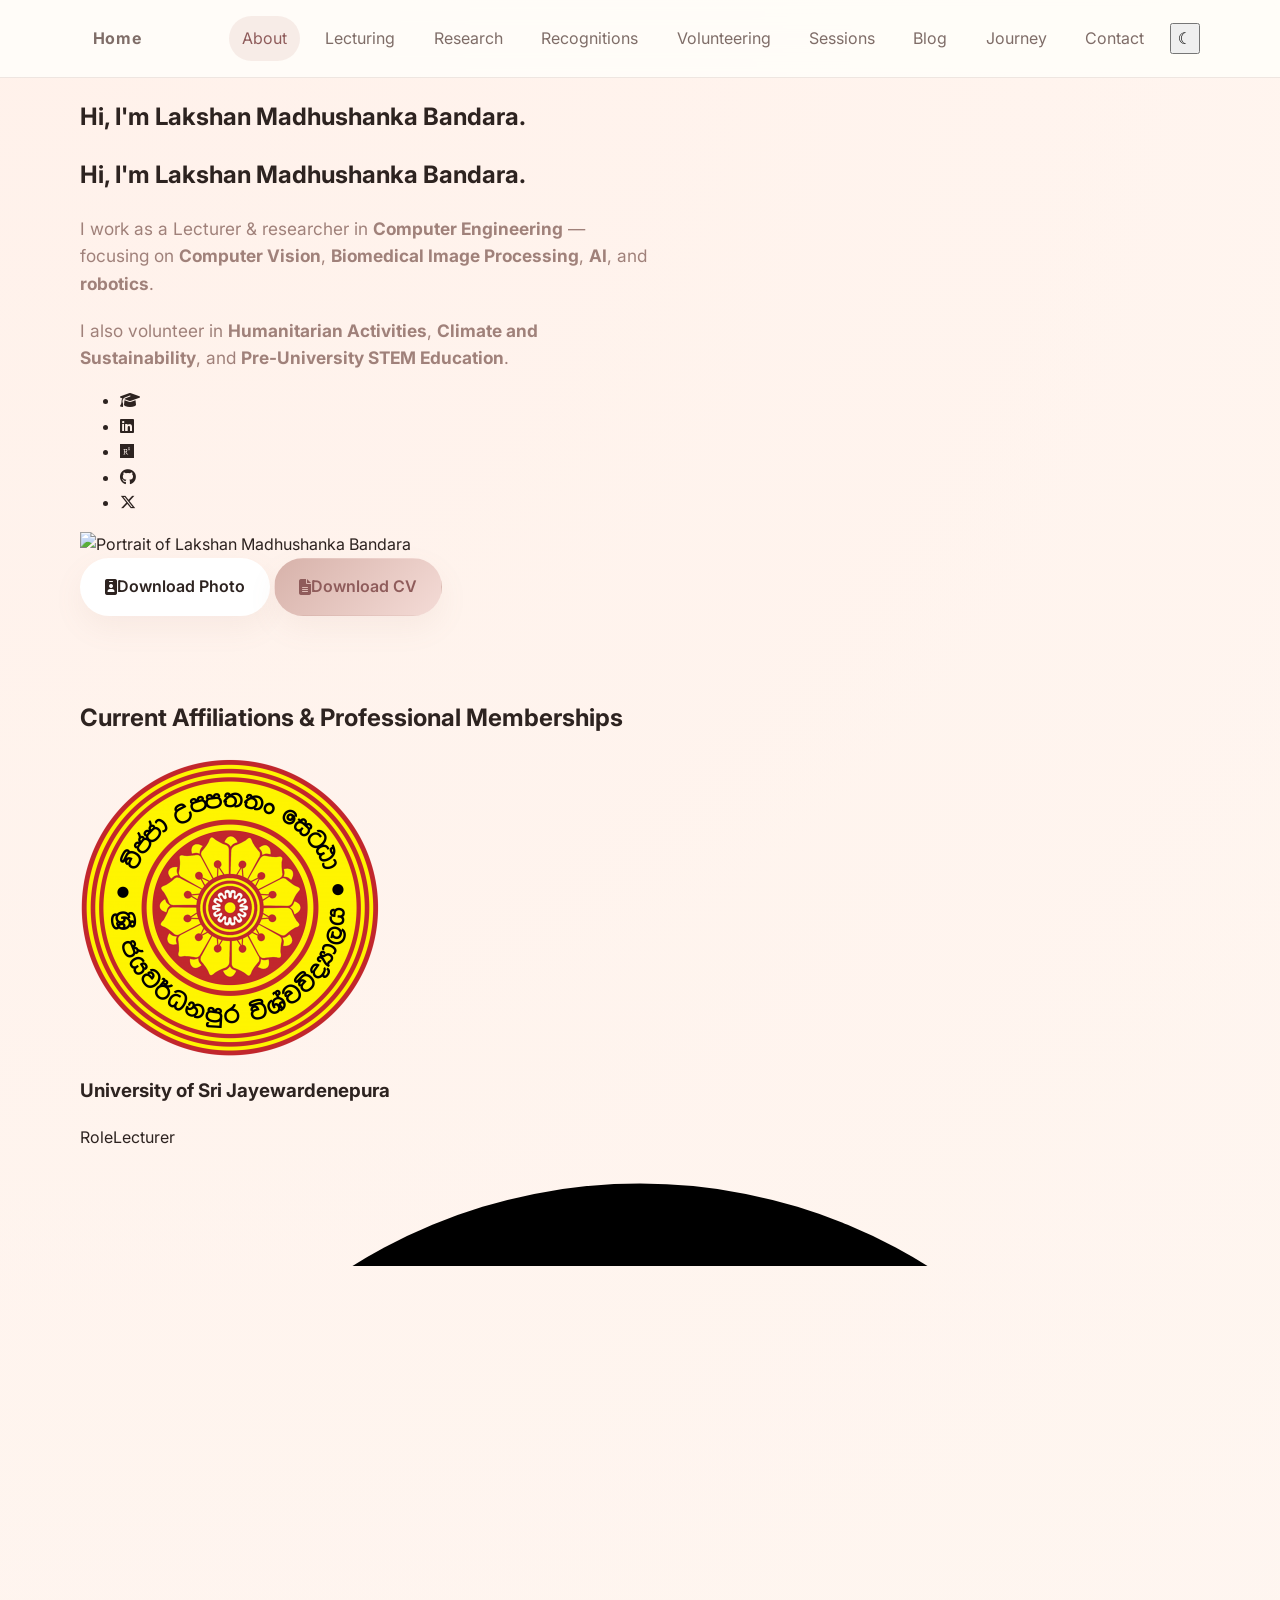
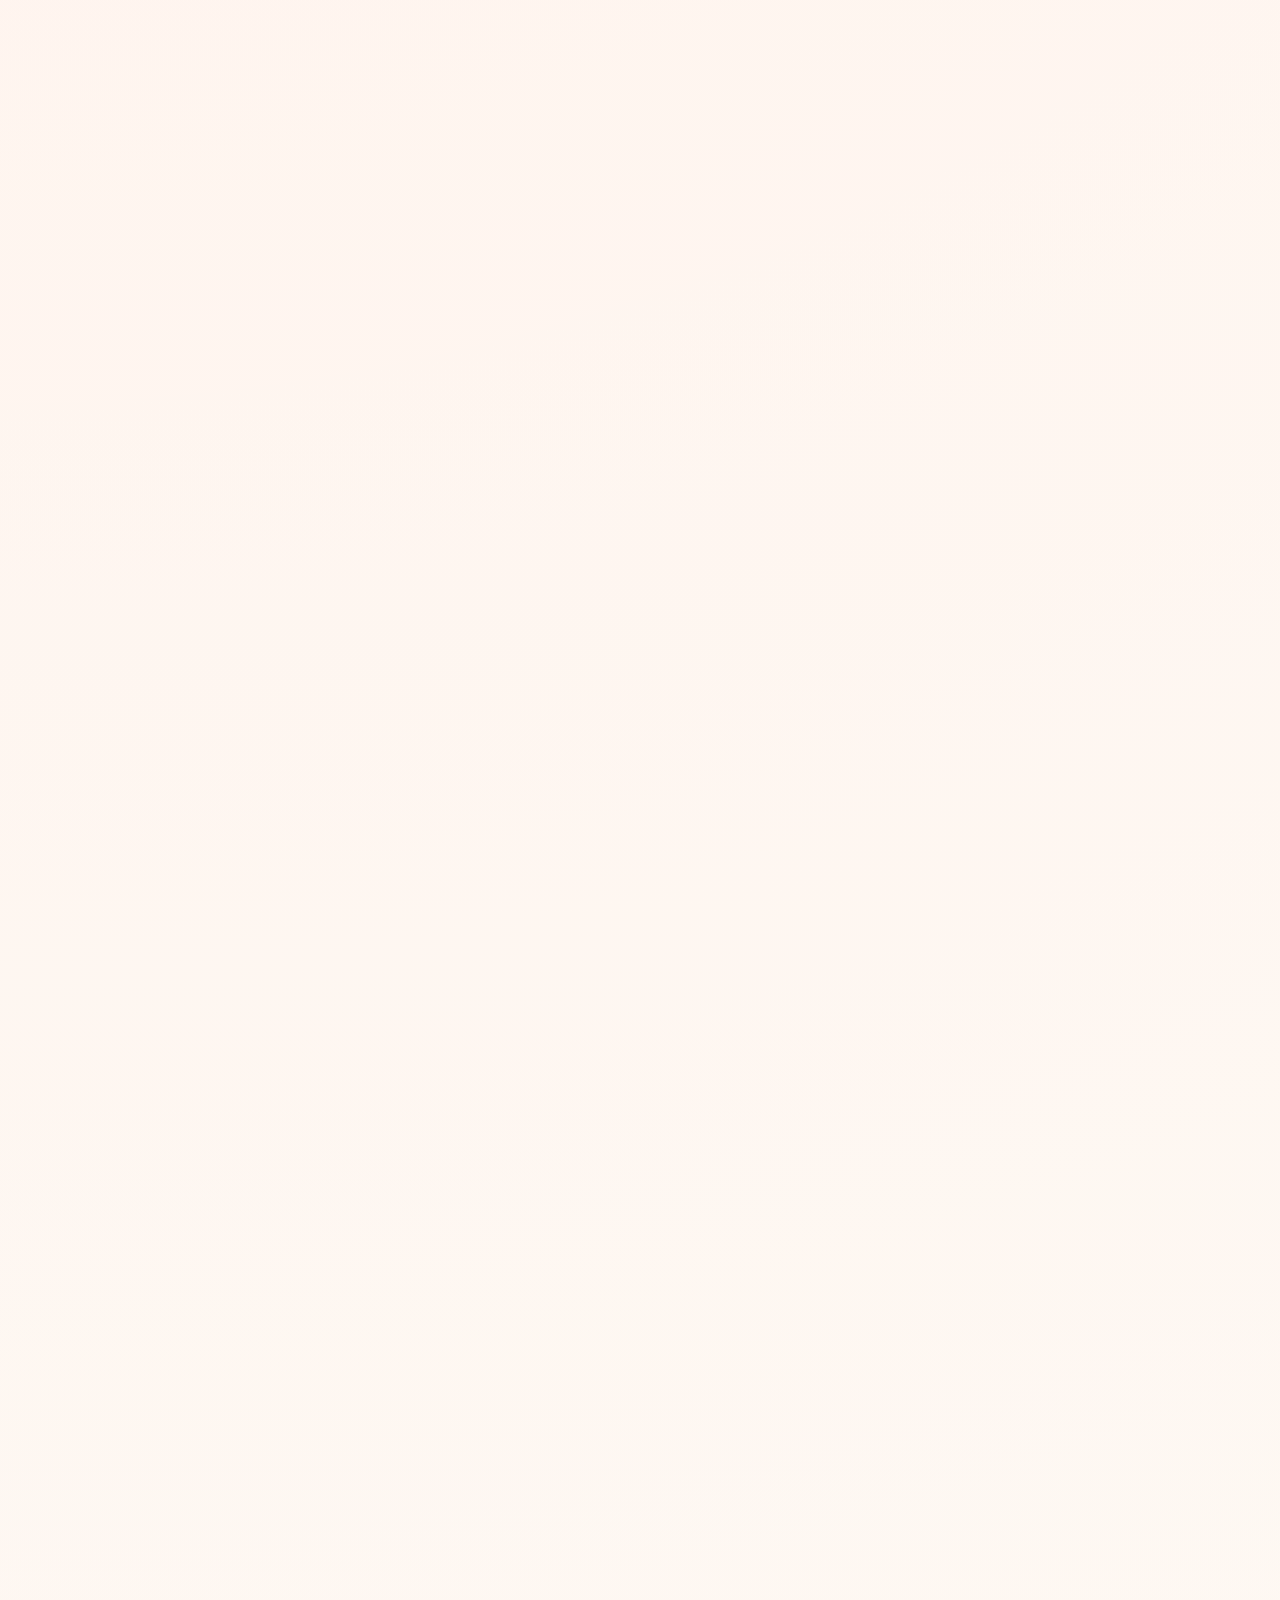
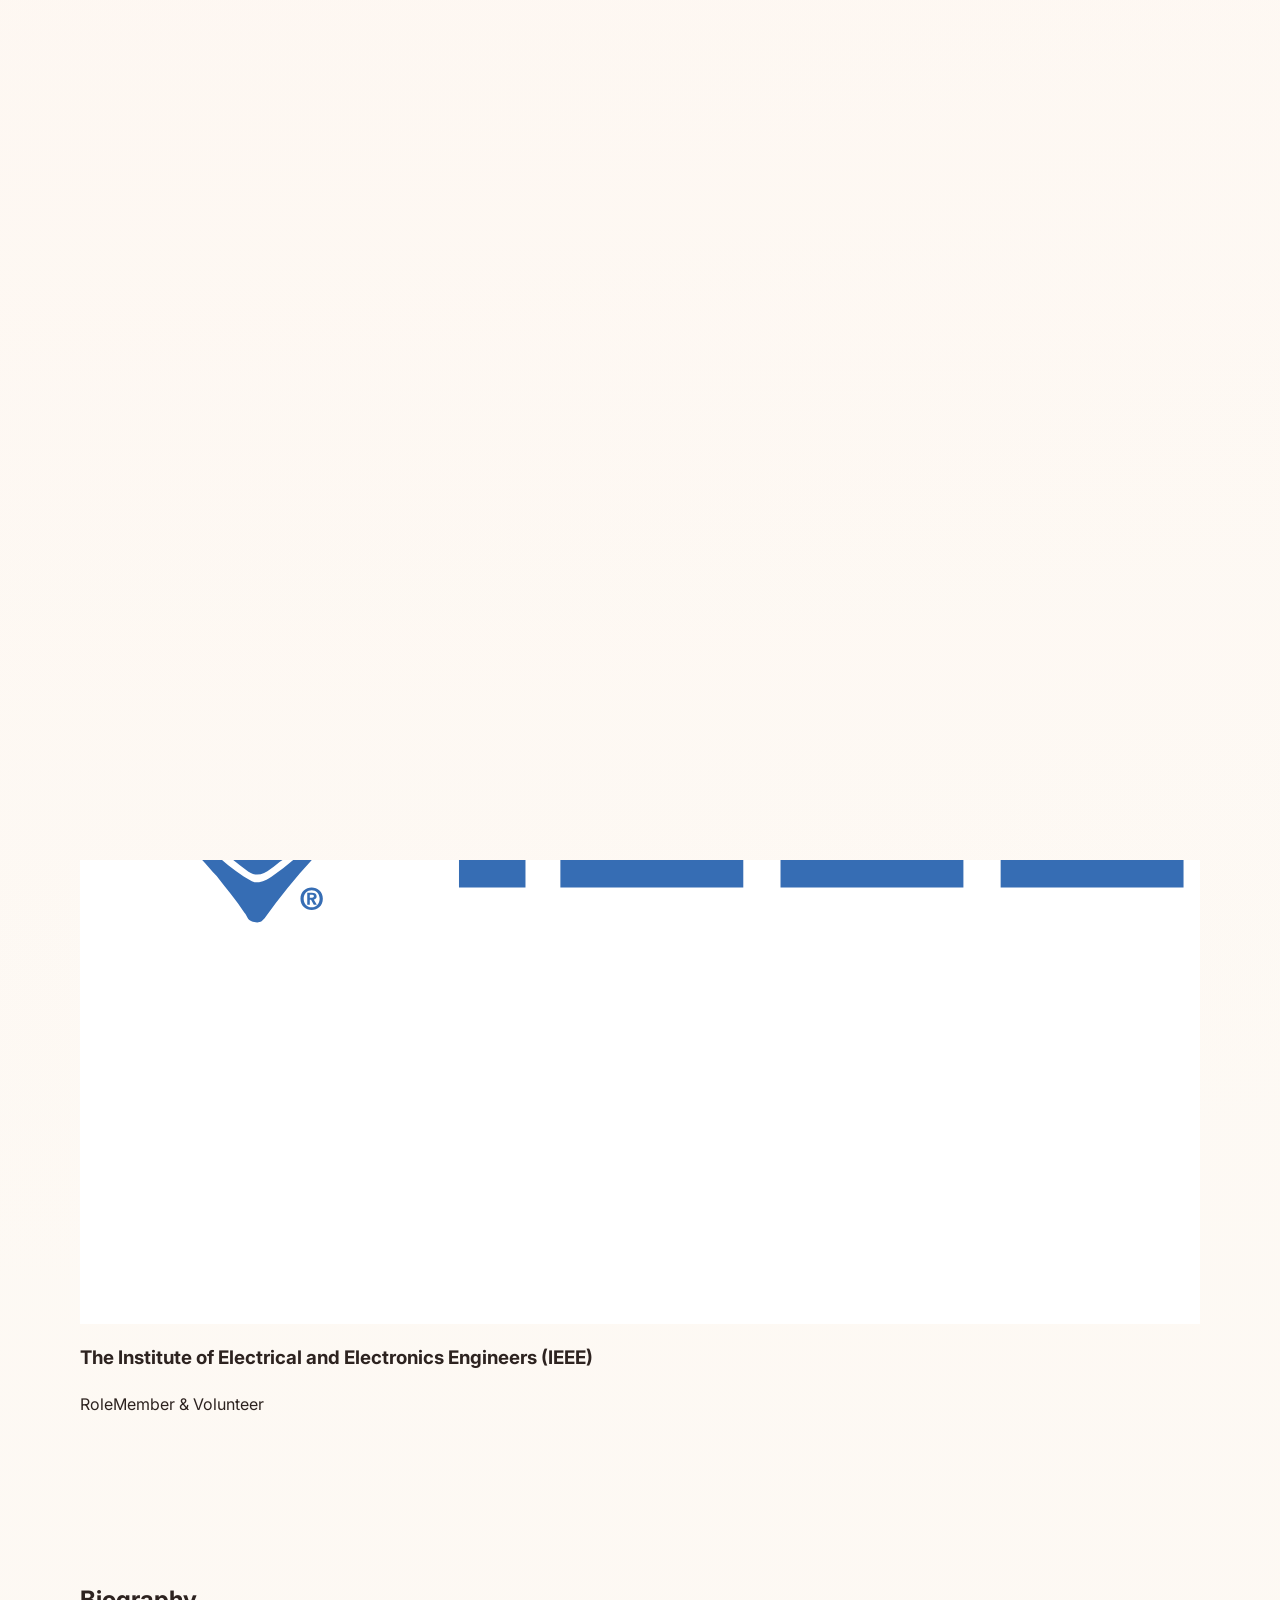
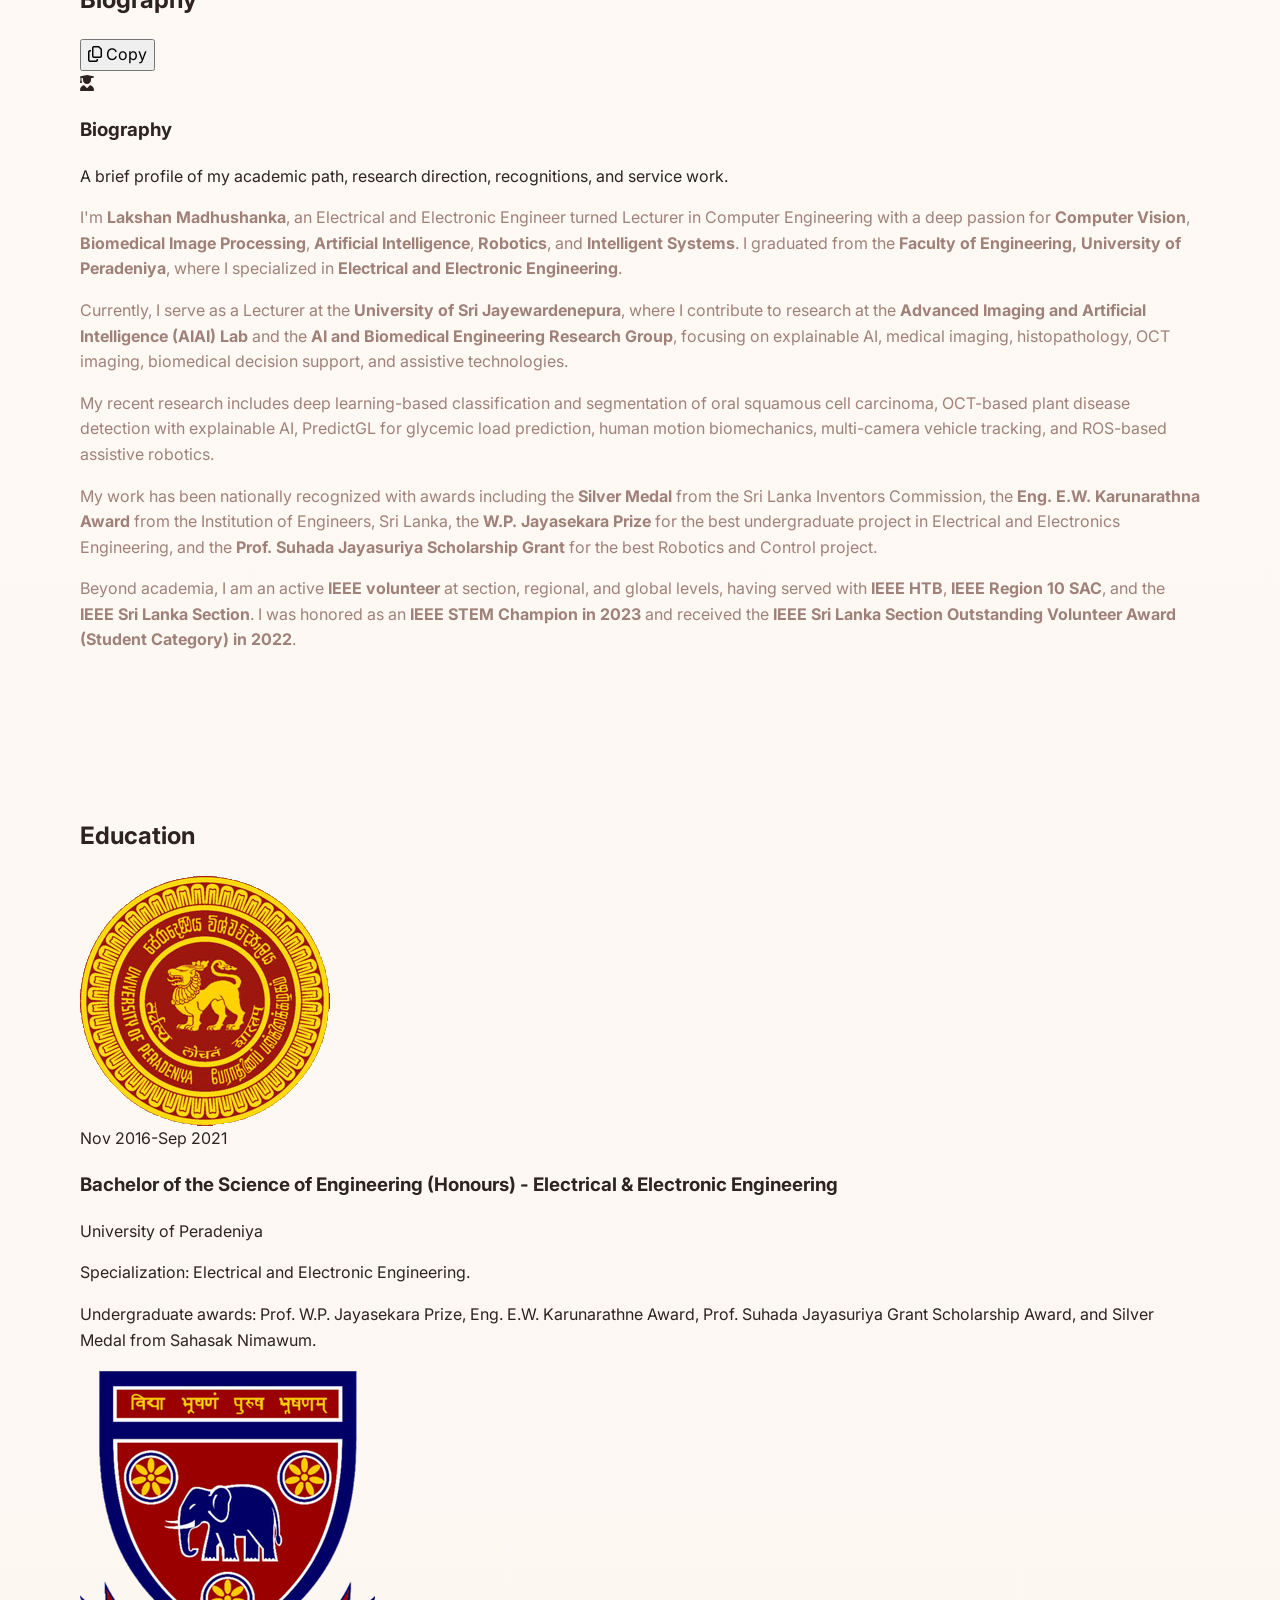
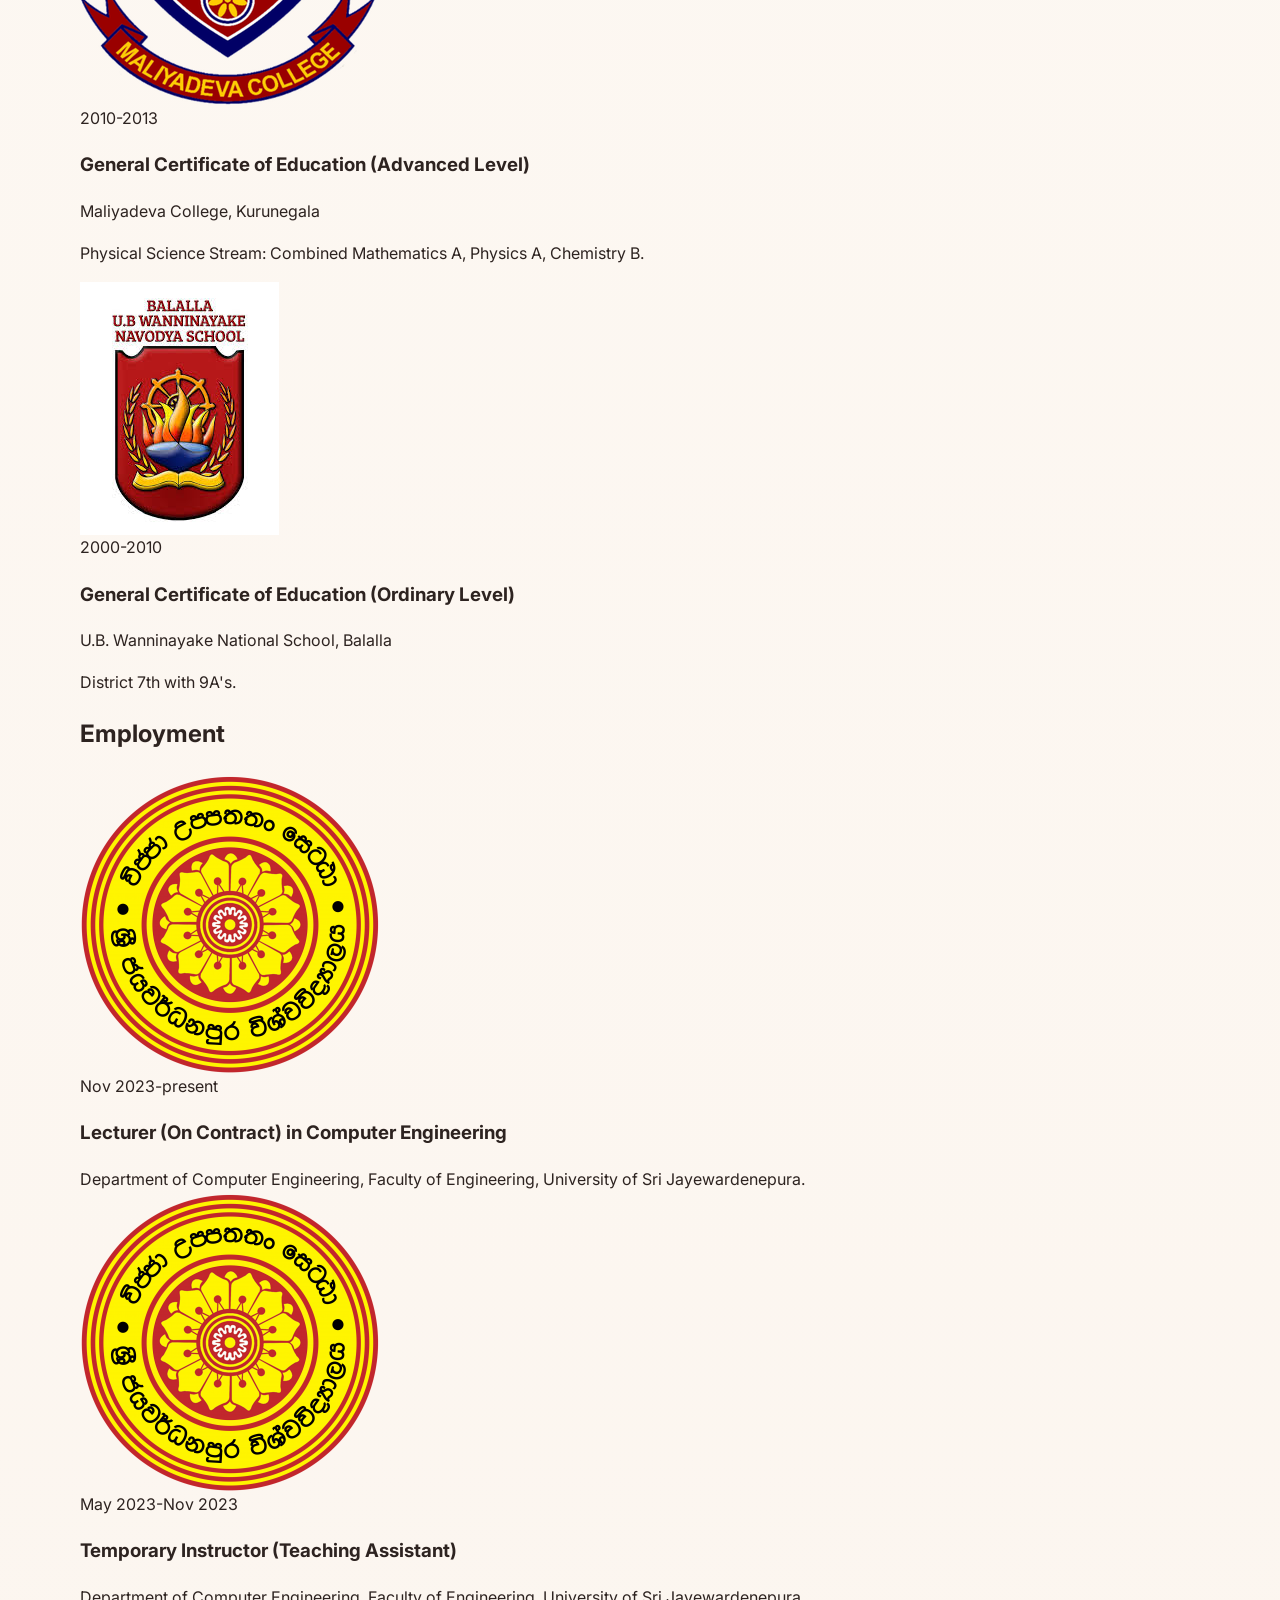
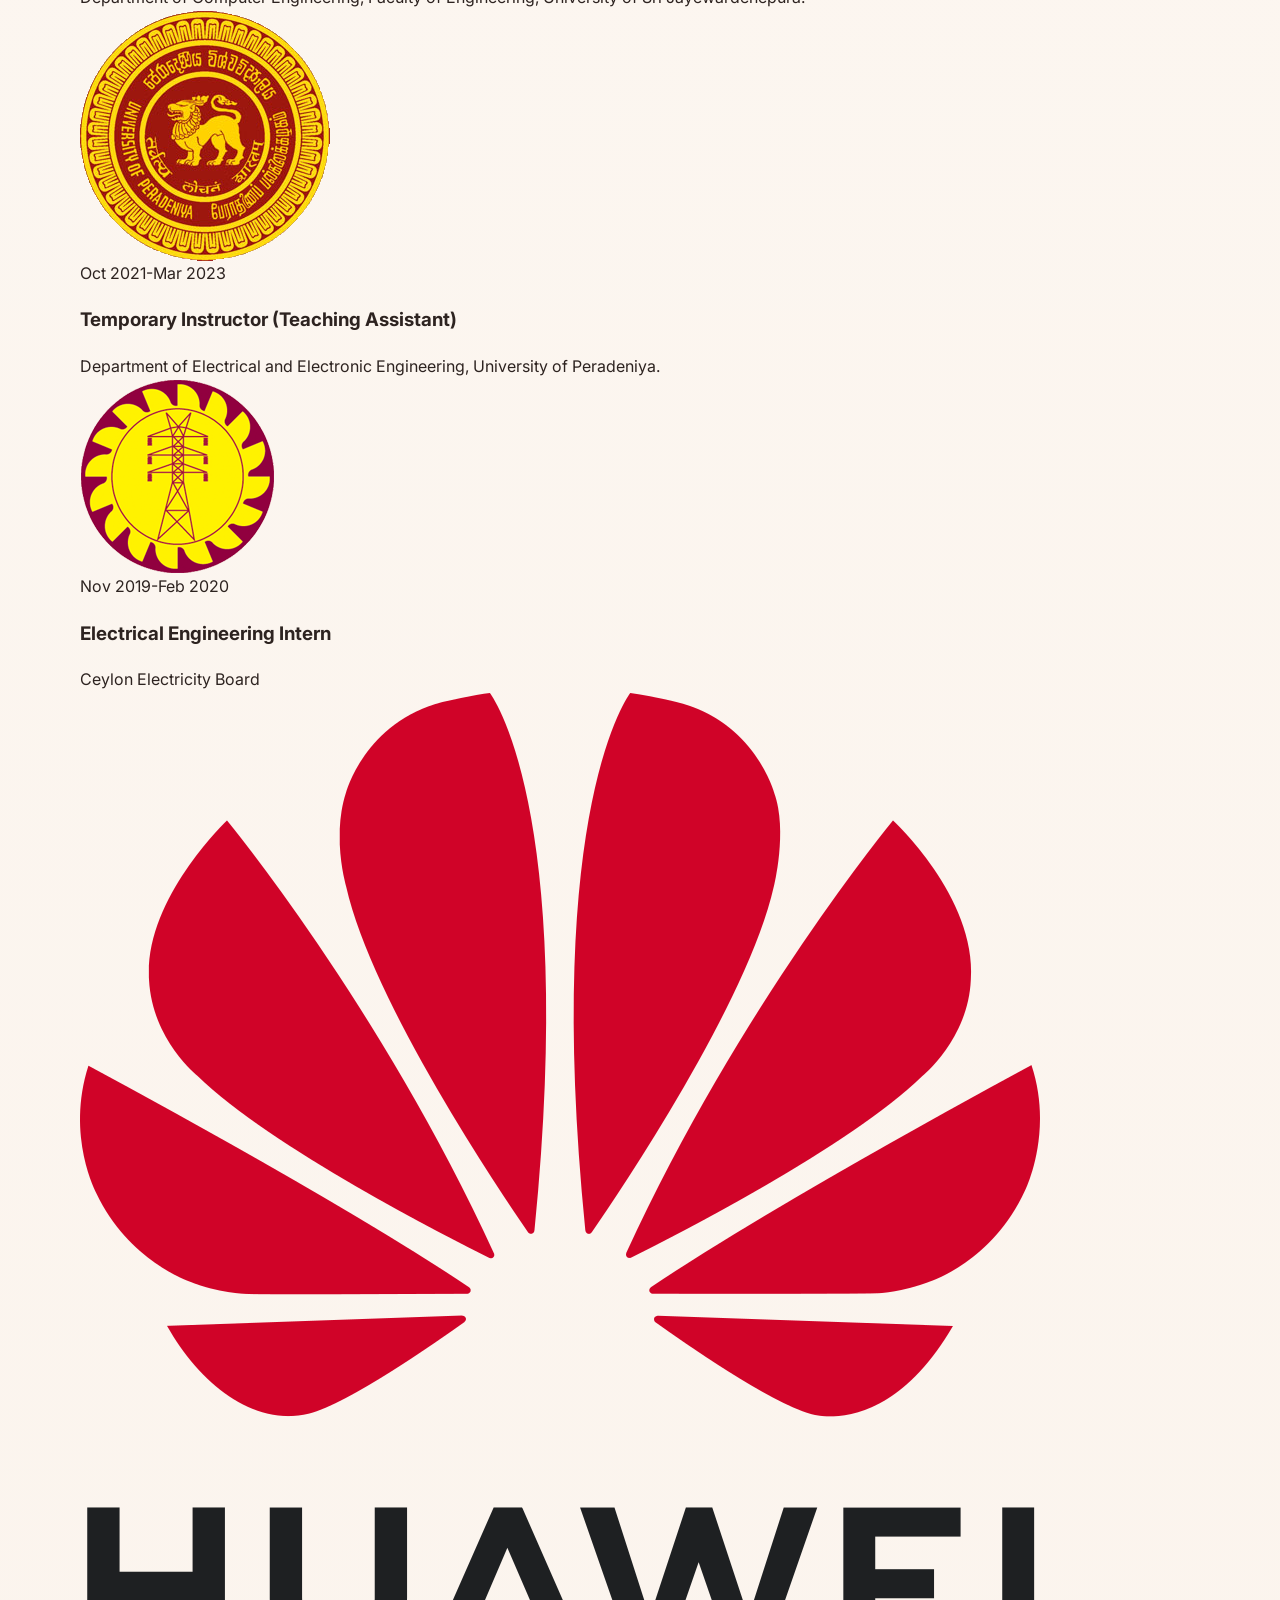
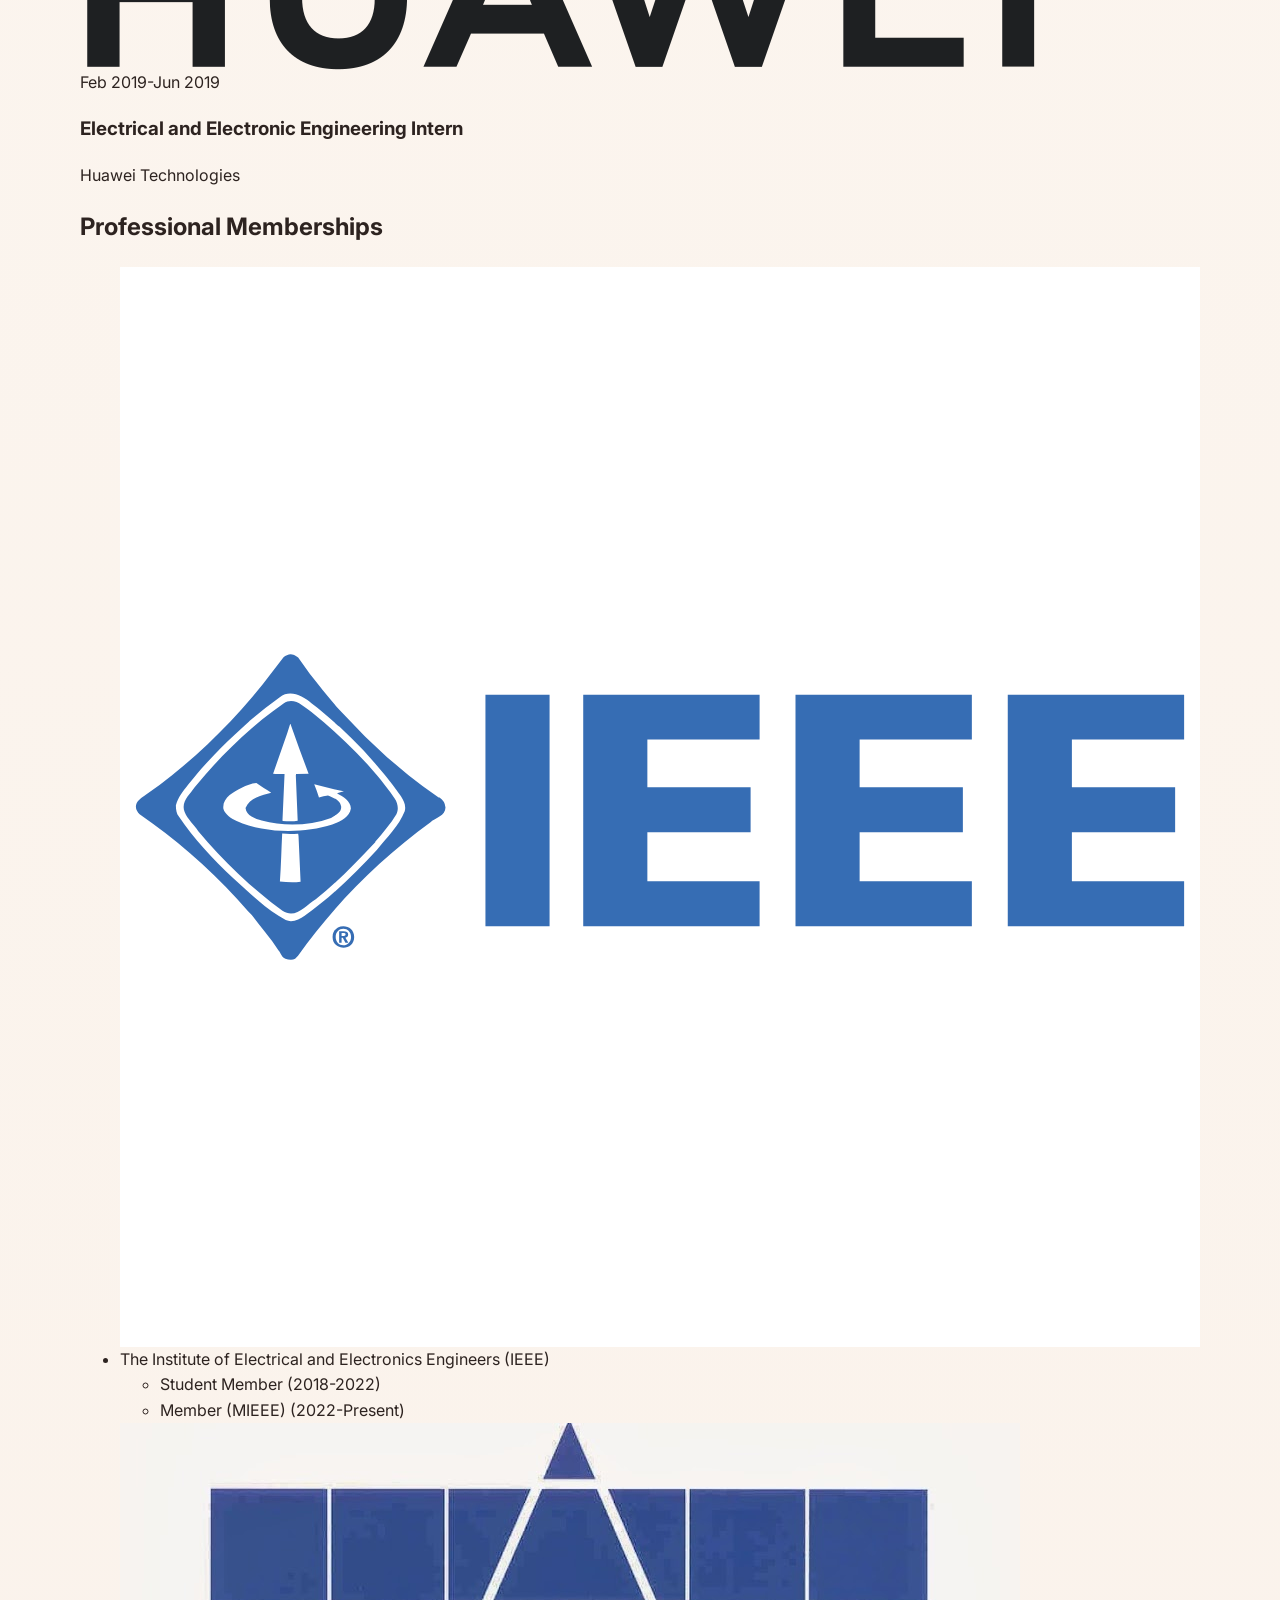
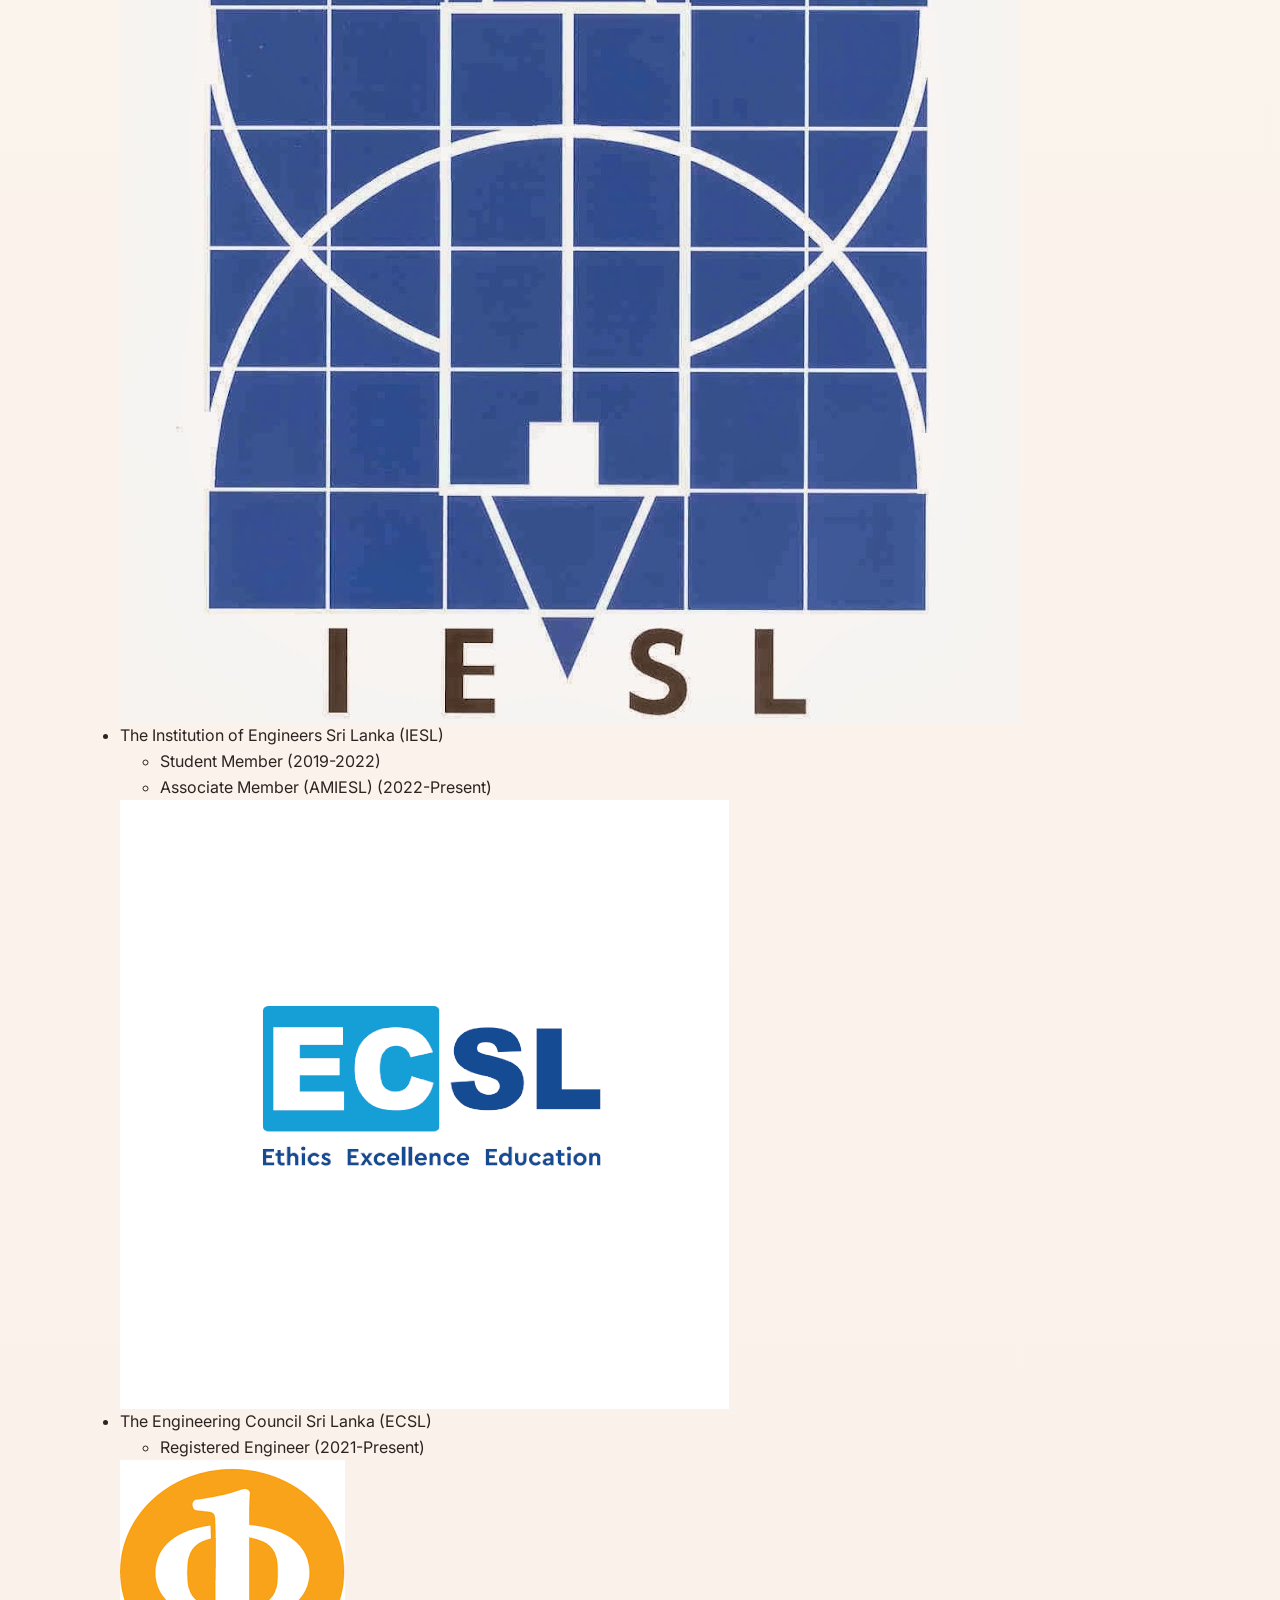
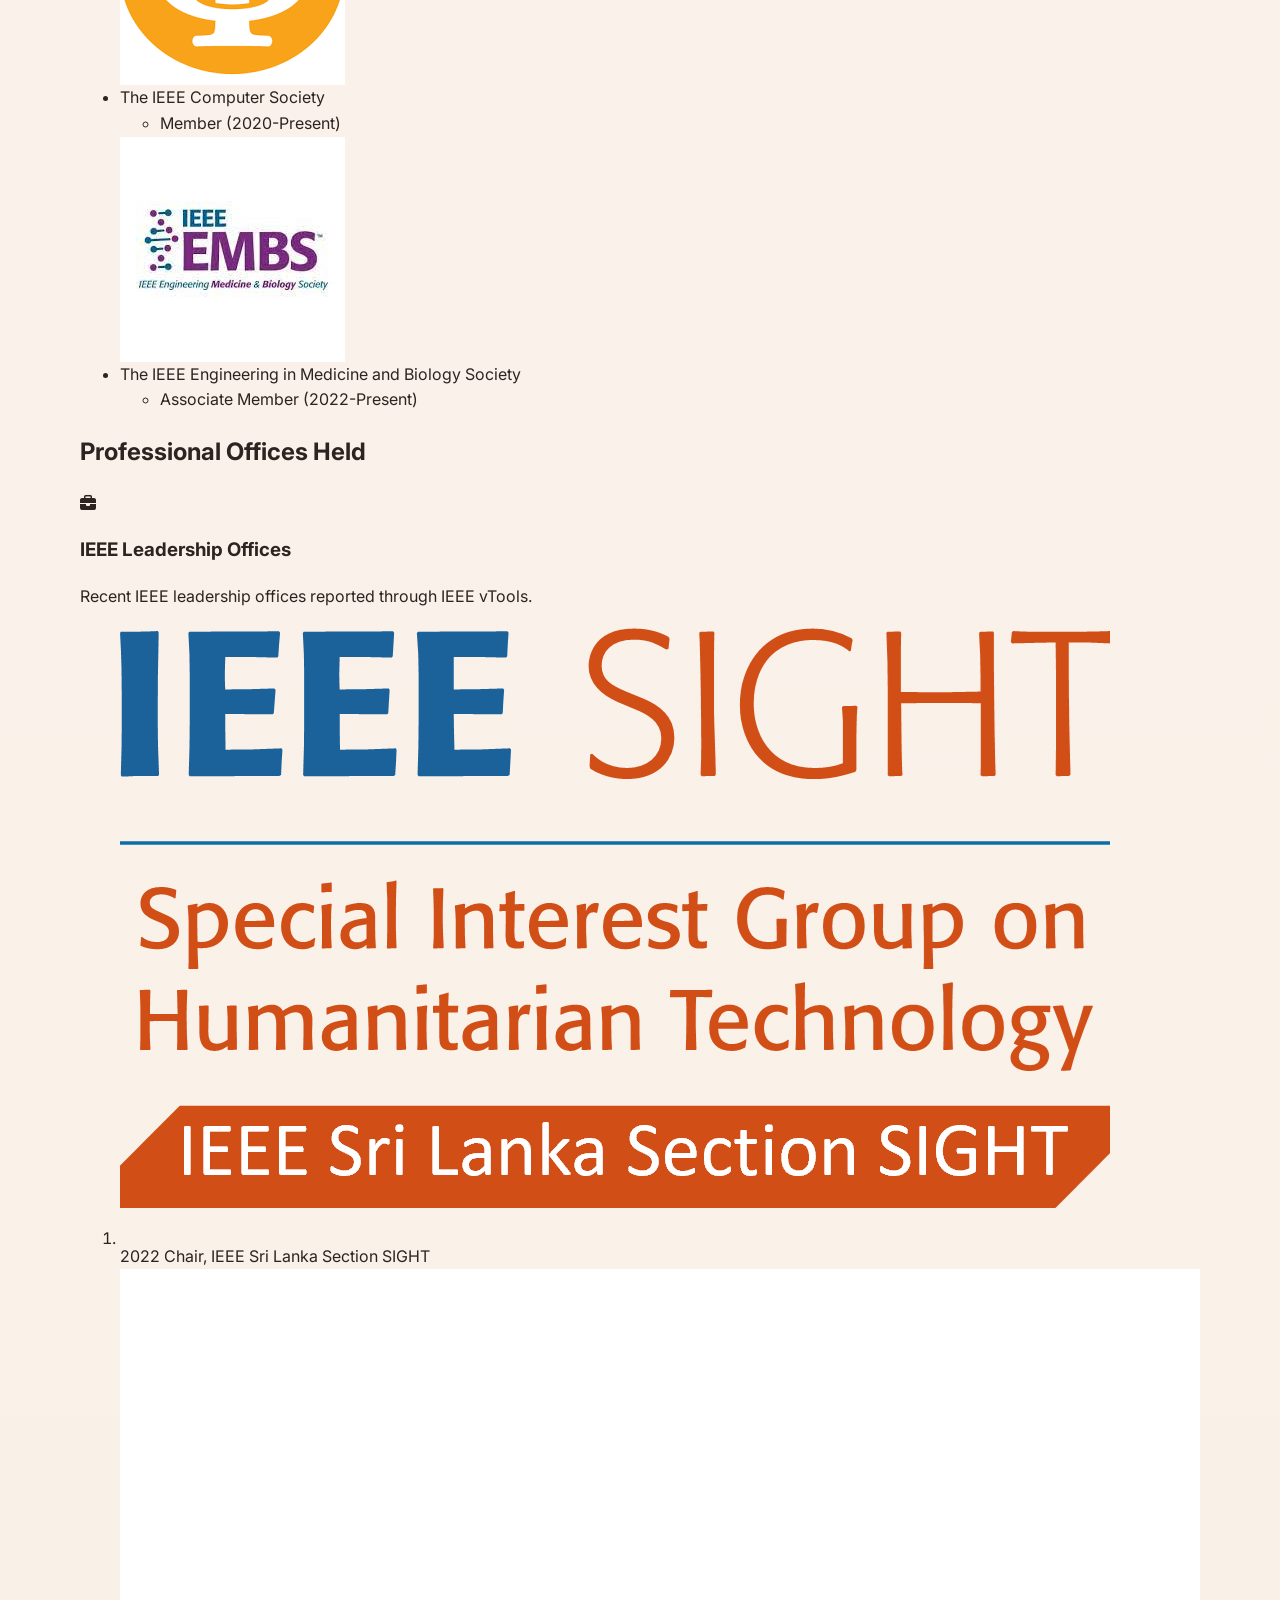
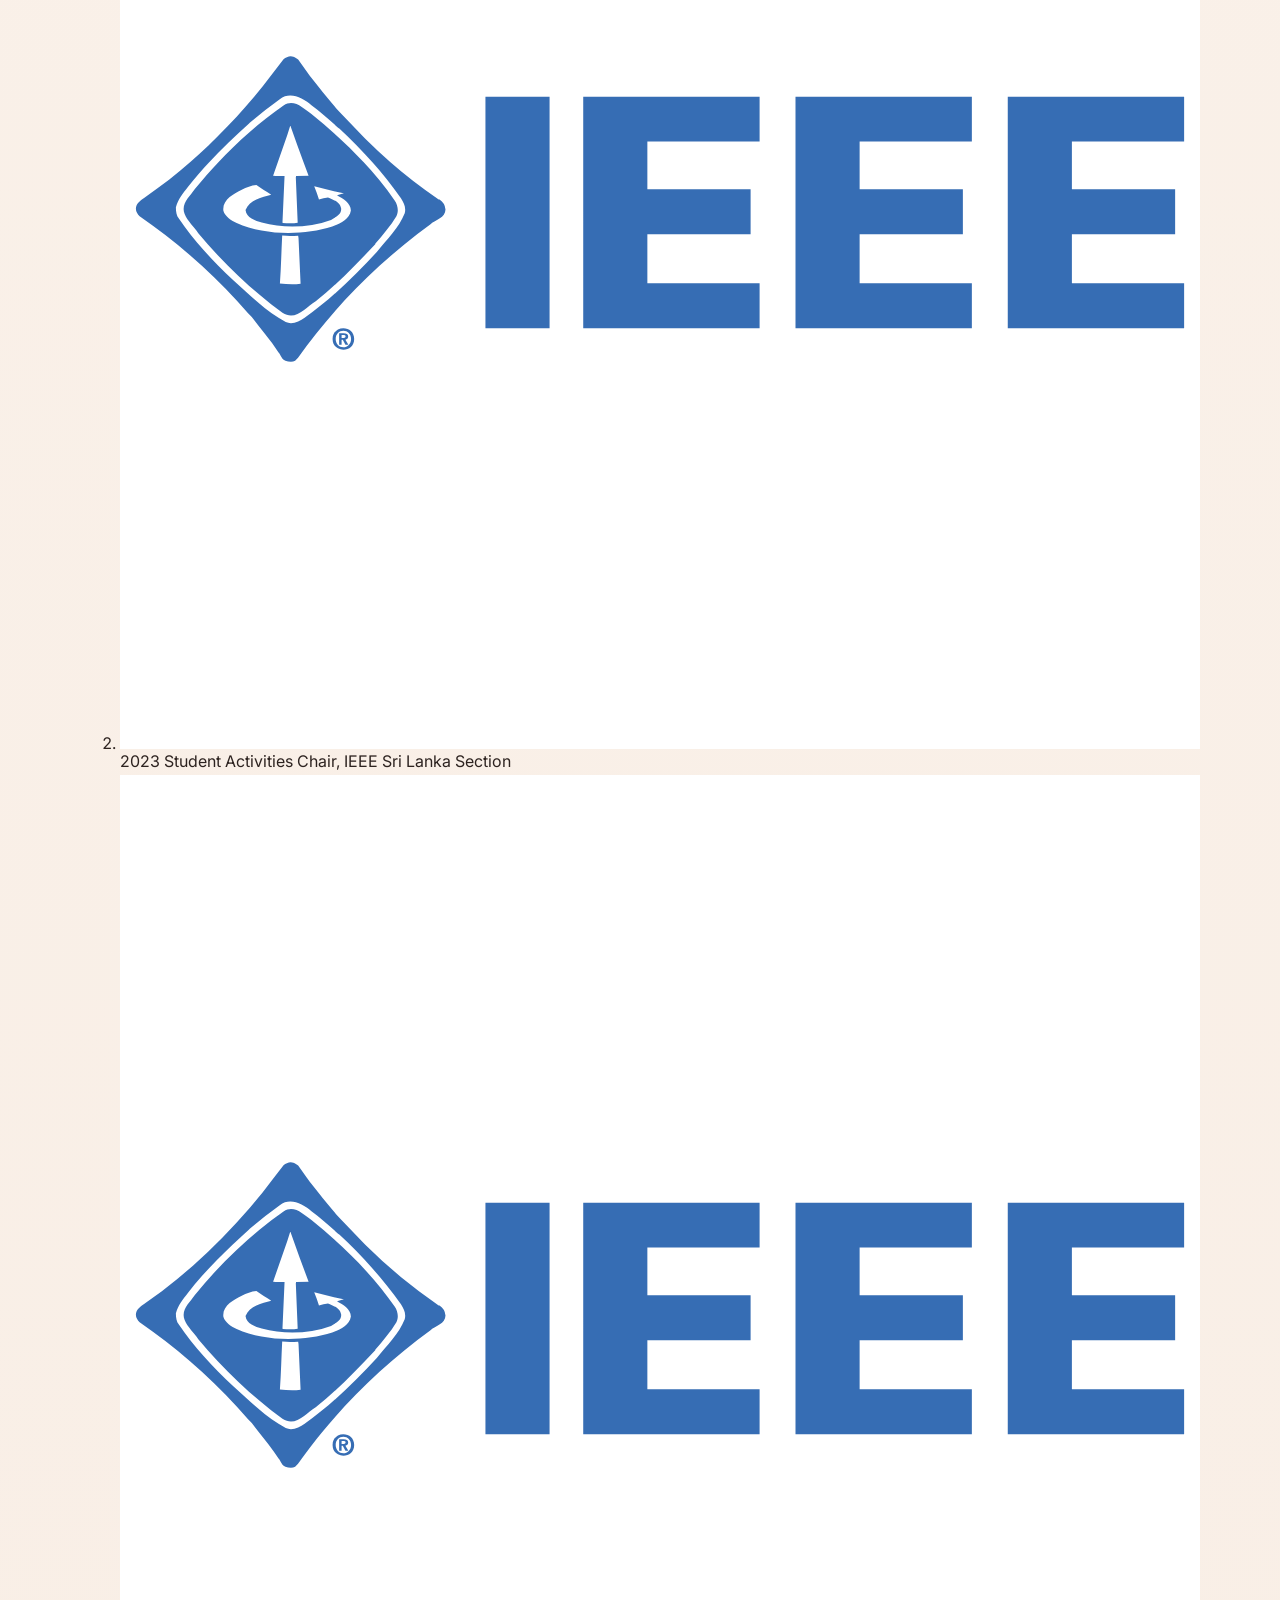
==== about.html @ c3526c96 "implementation" ====
<!doctype html>
<html lang="en">
  <head>
    <meta charset="utf-8" />
    <meta name="viewport" content="width=device-width, initial-scale=1" />
    <title>About | Lakshan Madhushanka Bandara</title>
    <meta name="description" content="Learn about Lakshan Madhushanka Bandara, an Electrical and Electronic Engineering graduate, lecturer, researcher, and IEEE volunteer working in computer vision, biomedical imaging, AI, and robotics." />
    <link rel="icon" href="assets/favicon.png" />
    <link rel="preconnect" href="https://fonts.googleapis.com" />
    <link rel="preconnect" href="https://fonts.gstatic.com" crossorigin />
    <link href="https://fonts.googleapis.com/css2?family=Inter:wght@300;400;600;800&display=swap" rel="stylesheet" />
    <link rel="stylesheet" href="styles.css" />
    <link rel="stylesheet" href="https://cdnjs.cloudflare.com/ajax/libs/font-awesome/6.5.0/css/all.min.css" />
    <script defer src="script.js"></script>
  </head>
  <body class="about-page">
    <header class="site-header">
      <div class="container row nav-container">
        <a class="brand nav-link" href="index.html">Home</a>
        <button class="menu-toggle nav-toggle" id="menuToggle" aria-label="Toggle navigation" aria-expanded="false" aria-controls="siteNav">&#9776;</button>
        <nav class="nav nav-links" id="siteNav" aria-label="Primary navigation">
          <a class="nav-link active" href="about.html">About</a>
          <a class="nav-link" href="lecturing.html">Lecturing</a>
          <a class="nav-link" href="research-publications.html">Research</a>
          <a class="nav-link" href="awards.html">Recognitions</a>
          <a class="nav-link" href="volunteering.html">Volunteering</a>
          <a class="nav-link" href="sessions.html">Sessions</a>
          <a class="nav-link" href="blog.html">Blog</a>
          <a class="nav-link" href="travel.html">Journey</a>
          <a class="nav-link" href="contact.html">Contact</a>
          <button class="theme-toggle" id="themeToggle" type="button" aria-label="Toggle theme">&#9790;</button>
        </nav>
      </div>
    </header>

    <main id="top">
      <section class="container about-hero will-animate" aria-labelledby="aboutHeroTitle">
        <h1 class="about-mobile-title" aria-hidden="true">Hi, I'm <span class="grad grad-anim">Lakshan Madhushanka Bandara</span>.</h1>
        <div class="about-hero-card">
          <h1 id="aboutHeroTitle">Hi, I'm <span class="grad grad-anim">Lakshan Madhushanka Bandara</span>.</h1>
          <div class="about-hero-copy">
            <p class="lead">I work as a Lecturer &amp; researcher in <strong>Computer Engineering</strong> &mdash; focusing on <strong>Computer Vision</strong>, <strong>Biomedical Image Processing</strong>, <strong>AI</strong>, and <strong>robotics</strong>.</p>
            <p class="lead">I also volunteer in <strong>Humanitarian Activities</strong>, <strong>Climate and Sustainability</strong>, and <strong>Pre-University STEM Education</strong>.</p>
          </div>
          <ul class="social about-social will-animate-stagger" aria-label="Professional profiles">
            <li>
              <a class="inline" href="https://scholar.google.com/citations?user=CIf6nxcAAAAJ&hl=en" target="_blank" rel="noreferrer" aria-label="Google Scholar">
                <i class="fa-solid fa-graduation-cap"></i>
              </a>
            </li>
            <li>
              <a class="inline" href="https://www.linkedin.com/in/Lakshan-Madhushanka" target="_blank" rel="noreferrer" aria-label="LinkedIn">
                <i class="fa-brands fa-linkedin"></i>
              </a>
            </li>
            <li>
              <a class="inline" href="https://www.researchgate.net/profile/Lakshan-Madhushanka" target="_blank" rel="noreferrer" aria-label="ResearchGate">
                <i class="fa-brands fa-researchgate"></i>
              </a>
            </li>
            <li>
              <a class="inline" href="https://github.com/Lakshan-Madhushanka" target="_blank" rel="noreferrer" aria-label="GitHub">
                <i class="fa-brands fa-github"></i>
              </a>
            </li>
            <li>
              <a class="inline" href="https://x.com/lakyshan" target="_blank" rel="noreferrer" aria-label="X (Twitter)">
                <i class="fa-brands fa-x-twitter"></i>
              </a>
            </li>
          </ul>
        </div>

        <aside class="about-profile-panel will-animate-stagger" aria-label="Profile downloads">
          <div class="about-photo-frame">
            <img src="assets/Lakshan.jpg" alt="Portrait of Lakshan Madhushanka Bandara" />
          </div>
          <div class="about-actions">
            <a class="btn" href="assets/Lakshan.jpg" download>
              <i class="fa-solid fa-id-badge" aria-hidden="true"></i>
              Download Photo
            </a>
            <a class="btn primary" href="assets/Lakshan_Madhushanka_Bandara_CV.pdf" download>
              <i class="fa-solid fa-file-lines" aria-hidden="true"></i>
              Download CV
            </a>
          </div>
        </aside>
      </section>

      <section class="container section current-affiliations" aria-labelledby="currentAffiliationsTitle">
        <h2 id="currentAffiliationsTitle" class="reveal fancy-head">Current Affiliations &amp; Professional Memberships</h2>
        <div class="affiliation-grid reveal">
          <article class="affiliation-card">
            <div class="affiliation-head">
              <span class="affiliation-logo"><img src="assets/logos/usjp.png" alt="" aria-hidden="true"></span>
              <div>
                <h3 class="affiliation-institution">University of Sri Jayewardenepura</h3>
              </div>
            </div>
            <p class="affiliation-role"><span>Role</span>Lecturer</p>
          </article>
          <article class="affiliation-card">
            <div class="affiliation-head">
              <span class="affiliation-logo"><img src="assets/logos/aiai-lab.svg" alt="" aria-hidden="true"></span>
              <div>
                <h3 class="affiliation-institution"><a href="https://sites.google.com/view/aiai-lab-usj/home" target="_blank" rel="noreferrer">Advanced Imaging and Artificial Intelligence (AIAI) Lab</a></h3>
              </div>
            </div>
            <p class="affiliation-role"><span>Role</span>Researcher</p>
          </article>
          <article class="affiliation-card">
            <div class="affiliation-head">
              <span class="affiliation-logo"><img src="assets/logos/iesl.jpg" alt="" aria-hidden="true"></span>
              <div>
                <h3 class="affiliation-institution">The Institution of Engineers, Sri Lanka (IESL)</h3>
              </div>
            </div>
            <p class="affiliation-role"><span>Role</span>Member</p>
          </article>
          <article class="affiliation-card">
            <div class="affiliation-head">
              <span class="affiliation-logo"><img src="assets/logos/ieee.svg" alt="" aria-hidden="true"></span>
              <div>
                <h3 class="affiliation-institution">The Institute of Electrical and Electronics Engineers (IEEE)</h3>
              </div>
            </div>
            <p class="affiliation-role"><span>Role</span>Member &amp; Volunteer</p>
          </article>
        </div>
      </section>

      <section id="about" class="container section">
        <div class="about-section-head reveal">
          <h2 class="reveal fancy-head">Biography</h2>
        </div>
        <div class="about-intro-grid">
          <article class="about-panel about-card will-animate" aria-label="Biography">
            <button class="about-copy-button" type="button" data-copy-target=".about-copy" aria-label="Copy biography text">
              <i class="fa-regular fa-copy" aria-hidden="true"></i>
              <span>Copy</span>
            </button>
            <div class="bio-heading">
              <span class="bio-heading-icon" aria-hidden="true"><i class="fa-solid fa-user-graduate"></i></span>
              <div>
                <h3>Biography</h3>
                <p>A brief profile of my academic path, research direction, recognitions, and service work.</p>
              </div>
            </div>
            <div class="about-copy">
              <p>
                I'm <strong>Lakshan Madhushanka</strong>, an Electrical and Electronic Engineer turned Lecturer in Computer Engineering with a deep passion for <strong>Computer Vision</strong>, <strong>Biomedical Image Processing</strong>, <strong>Artificial Intelligence</strong>, <strong>Robotics</strong>, and <strong>Intelligent Systems</strong>. I graduated from the <strong>Faculty of Engineering, University of Peradeniya</strong>, where I specialized in <strong>Electrical and Electronic Engineering</strong>.
              </p>
              <p>
                Currently, I serve as a Lecturer at the <strong>University of Sri Jayewardenepura</strong>, where I contribute to research at the <strong>Advanced Imaging and Artificial Intelligence (AIAI) Lab</strong> and the <strong>AI and Biomedical Engineering Research Group</strong>, focusing on explainable AI, medical imaging, histopathology, OCT imaging, biomedical decision support, and assistive technologies.
              </p>
              <p>
                My recent research includes deep learning-based classification and segmentation of oral squamous cell carcinoma, OCT-based plant disease detection with explainable AI, PredictGL for glycemic load prediction, human motion biomechanics, multi-camera vehicle tracking, and ROS-based assistive robotics.
              </p>
              <p>
                My work has been nationally recognized with awards including the <strong>Silver Medal</strong> from the Sri Lanka Inventors Commission, the <strong>Eng. E.W. Karunarathna Award</strong> from the Institution of Engineers, Sri Lanka, the <strong>W.P. Jayasekara Prize</strong> for the best undergraduate project in Electrical and Electronics Engineering, and the <strong>Prof. Suhada Jayasuriya Scholarship Grant</strong> for the best Robotics and Control project.
              </p>
              <p>
                Beyond academia, I am an active <strong>IEEE volunteer</strong> at section, regional, and global levels, having served with <strong>IEEE HTB</strong>, <strong>IEEE Region 10 SAC</strong>, and the <strong>IEEE Sri Lanka Section</strong>. I was honored as an <strong>IEEE STEM Champion in 2023</strong> and received the <strong>IEEE Sri Lanka Section Outstanding Volunteer Award (Student Category) in 2022</strong>.
              </p>
            </div>
          </article>

        </div>
      </section>

      <section class="container section about-timeline-section">
        <div class="about-details-grid">
          <div class="about-details-main">
            <div class="about-section-head reveal">
              <h2 class="reveal fancy-head">Education</h2>
            </div>
            <div class="timeline about-academic-timeline reveal">
              <article class="t-item">
                <div class="t-logo">
                  <img src="assets/logos/uop.png" alt="University of Peradeniya logo" />
                </div>
                <div class="t-body">
                  <header class="t-head">
                    <span class="t-year">Nov 2016-Sep 2021</span>
                    <h3 class="t-title">Bachelor of the Science of Engineering (Honours) - Electrical &amp; Electronic Engineering</h3>
                  </header>
                  <div class="t-meta">University of Peradeniya</div>
                  <p class="t-desc">Specialization: Electrical and Electronic Engineering.</p>
                  <p class="t-desc">Undergraduate awards: Prof. W.P. Jayasekara Prize, Eng. E.W. Karunarathne Award, Prof. Suhada Jayasuriya Grant Scholarship Award, and Silver Medal from Sahasak Nimawum.</p>
                </div>
              </article>

              <article class="t-item">
                <div class="t-logo">
                  <img src="assets/logos/Maliyadeva_Crest.png" alt="Maliyadeva College crest" />
                </div>
                <div class="t-body">
                  <header class="t-head">
                    <span class="t-year">2010-2013</span>
                    <h3 class="t-title">General Certificate of Education (Advanced Level)</h3>
                  </header>
                  <div class="t-meta">Maliyadeva College, Kurunegala</div>
                  <p class="t-desc">Physical Science Stream: Combined Mathematics A, Physics A, Chemistry B.</p>
                </div>
              </article>

              <article class="t-item">
                <div class="t-logo">
                  <img src="assets/logos/balalla.jpg" alt="U.B. Wanninayake National School Balalla logo" />
                </div>
                <div class="t-body">
                  <header class="t-head">
                    <span class="t-year">2000-2010</span>
                    <h3 class="t-title">General Certificate of Education (Ordinary Level)</h3>
                  </header>
                  <div class="t-meta">U.B. Wanninayake National School, Balalla</div>
                  <p class="t-desc">District 7th with 9A's.</p>
                </div>
              </article>
            </div>

            <div class="about-section-head reveal">
              <h2 class="reveal fancy-head">Employment</h2>
            </div>
            <div class="timeline about-professional-timeline reveal">
              <article class="t-item">
                <div class="t-logo">
                  <img src="assets/logos/usjp.png" alt="University of Sri Jayewardenepura logo" />
                </div>
                <div class="t-body">
                  <header class="t-head">
                    <span class="t-year">Nov 2023-present</span>
                    <h3 class="t-title">Lecturer (On Contract) in Computer Engineering</h3>
                  </header>
                  <div class="t-meta">Department of Computer Engineering, Faculty of Engineering, University of Sri Jayewardenepura.</div>
                </div>
              </article>

              <article class="t-item">
                <div class="t-logo">
                  <img src="assets/logos/usjp.png" alt="University of Sri Jayewardenepura logo" />
                </div>
                <div class="t-body">
                  <header class="t-head">
                    <span class="t-year">May 2023-Nov 2023</span>
                    <h3 class="t-title">Temporary Instructor (Teaching Assistant)</h3>
                  </header>
                  <div class="t-meta">Department of Computer Engineering, Faculty of Engineering, University of Sri Jayewardenepura.</div>
                </div>
              </article>

              <article class="t-item">
                <div class="t-logo">
                  <img src="assets/logos/uop.png" alt="University of Peradeniya logo" />
                </div>
                <div class="t-body">
                  <header class="t-head">
                    <span class="t-year">Oct 2021-Mar 2023</span>
                    <h3 class="t-title">Temporary Instructor (Teaching Assistant)</h3>
                  </header>
                  <div class="t-meta">Department of Electrical and Electronic Engineering, University of Peradeniya.</div>
                </div>
              </article>

              <article class="t-item">
                <div class="t-logo">
                  <img src="assets/logos/ceb_logo.png" alt="Ceylon Electricity Board logo" />
                </div>
                <div class="t-body">
                  <header class="t-head">
                    <span class="t-year">Nov 2019-Feb 2020</span>
                    <h3 class="t-title">Electrical Engineering Intern</h3>
                  </header>
                  <div class="t-meta">Ceylon Electricity Board</div>
                </div>
              </article>

              <article class="t-item">
                <div class="t-logo">
                  <img src="assets/logos/Huawei_Standard_logo.svg.png" alt="Huawei Technologies logo" />
                </div>
                <div class="t-body">
                  <header class="t-head">
                    <span class="t-year">Feb 2019-Jun 2019</span>
                    <h3 class="t-title">Electrical and Electronic Engineering Intern</h3>
                  </header>
                  <div class="t-meta">Huawei Technologies</div>
                </div>
              </article>
            </div>
          </div>

          <div class="about-details-side">
            <div class="about-section-head reveal">
              <h2 class="reveal fancy-head">Professional Memberships</h2>
            </div>
            <article class="about-panel membership-card reveal" aria-label="Professional Memberships">
              <ul class="mships stepped about-memberships">
                <li class="mship">
                  <div class="m-logo"><img src="assets/logos/ieee.svg" alt="IEEE logo" /></div>
                  <div class="m-content">
                    <a class="org inline" href="https://www.ieee.org/" target="_blank" rel="noopener">
                      The Institute of Electrical and Electronics Engineers (IEEE)
                    </a>
                    <ul class="grades">
                      <li><span class="grade">Student Member</span> <span class="years">(2018-2022)</span></li>
                      <li><span class="grade strong">Member <span class="abbr">(MIEEE)</span></span> <span class="years">(2022-Present)</span></li>
                    </ul>
                  </div>
                </li>

              <li class="mship">
                <div class="m-logo"><img src="assets/logos/iesl.jpg" alt="IESL logo" /></div>
                <div class="m-content">
                  <a class="org inline" href="https://iesl.lk/" target="_blank" rel="noopener">
                    The Institution of Engineers Sri Lanka (IESL)
                  </a>
                  <ul class="grades">
                    <li><span class="grade">Student Member</span> <span class="years">(2019-2022)</span></li>
                    <li><span class="grade strong">Associate Member <span class="abbr">(AMIESL)</span></span> <span class="years">(2022-Present)</span></li>
                  </ul>
                </div>
              </li>

              <li class="mship">
                <div class="m-logo"><img src="assets/logos/ecsl.png" alt="ECSL logo" /></div>
                <div class="m-content">
                  <a class="org inline" href="https://ecsl.lk/" target="_blank" rel="noopener">
                    The Engineering Council Sri Lanka (ECSL)
                  </a>
                  <ul class="grades">
                    <li><span class="grade strong">Registered Engineer</span> <span class="years">(2021-Present)</span></li>
                  </ul>
                </div>
              </li>

              <li class="mship">
                <div class="m-logo"><img src="assets/logos/ieee-cs.png" alt="IEEE Computer Society logo" /></div>
                <div class="m-content">
                  <a class="org inline" href="https://www.computer.org/" target="_blank" rel="noopener">
                    The IEEE Computer Society
                  </a>
                  <ul class="grades">
                    <li><span class="grade strong">Member</span> <span class="years">(2020-Present)</span></li>
                  </ul>
                </div>
              </li>

              <li class="mship">
                <div class="m-logo"><img src="assets/logos/ieee-embs.jpeg" alt="IEEE EMBS logo" /></div>
                <div class="m-content">
                  <a class="org inline" href="https://www.embs.org/" target="_blank" rel="noopener">
                    The IEEE Engineering in Medicine and Biology Society
                  </a>
                  <ul class="grades">
                    <li><span class="grade strong">Associate Member</span> <span class="years">(2022-Present)</span></li>
                  </ul>
                </div>
              </li>
              </ul>
            </article>

            <div class="about-section-head reveal">
              <h2 class="reveal fancy-head">Professional Offices Held</h2>
            </div>
            <article class="about-panel membership-card reveal" aria-label="Professional Offices Held">
              <div class="membership-heading">
                <span class="membership-heading-icon" aria-hidden="true"><i class="fa-solid fa-briefcase"></i></span>
                <div>
                  <h3>IEEE Leadership Offices</h3>
                  <p>Recent IEEE leadership offices reported through IEEE vTools.</p>
                </div>
              </div>
              <ol class="responsibility-timeline">
                <li>
                  <span class="responsibility-logo"><img src="assets/logos/ieee-slsight.png" alt="" aria-hidden="true"></span>
                  <span class="responsibility-year">2022</span>
                  <span class="responsibility-role">Chair, IEEE Sri Lanka Section SIGHT</span>
                </li>
                <li>
                  <span class="responsibility-logo"><img src="assets/logos/ieee.svg" alt="" aria-hidden="true"></span>
                  <span class="responsibility-year">2023</span>
                  <span class="responsibility-role">Student Activities Chair, IEEE Sri Lanka Section</span>
                </li>
                <li>
                  <span class="responsibility-logo"><img src="assets/logos/ieee.svg" alt="" aria-hidden="true"></span>
                  <span class="responsibility-year">2024</span>
                  <span class="responsibility-role">Treasurer, IEEE Sri Lanka Section</span>
                </li>
                <li>
                  <span class="responsibility-logo"><img src="assets/logos/ieee-embs.jpeg" alt="" aria-hidden="true"></span>
                  <span class="responsibility-year">2025</span>
                  <span class="responsibility-role">Secretary, IEEE EMBS Sri Lanka Chapter</span>
                </li>
                <li>
                  <span class="responsibility-logo"><img src="assets/logos/ieee-embs.jpeg" alt="" aria-hidden="true"></span>
                  <span class="responsibility-year">2026</span>
                  <span class="responsibility-role">Vice Chair / Chair Elect, IEEE EMBS Sri Lanka Chapter</span>
                </li>
              </ol>
            </article>
          </div>
        </div>

        <div class="about-section-head reveal">
          <h2 class="reveal fancy-head">Selected Honors & Recognitions</h2>
        </div>
        <div class="selected-awards-grid about-awards-grid">
          <article class="selected-award-card reveal">
            <span class="selected-award-year">2025</span>
            <h3>Best Paper Award</h3>
            <p>Recognized at the 3rd Business and ICT International Research Conference for research on glycemic load estimation.</p>
          </article>

          <article class="selected-award-card reveal">
            <span class="selected-award-year">2025</span>
            <h3>Best Presenter Award, BIIRC 2025</h3>
            <p>Awarded at the 3rd Business and ICT International Research Conference for presenting PredictGL-related research.</p>
          </article>

          <article class="selected-award-card reveal">
            <span class="selected-award-year">2023</span>
            <h3>IEEE STEM Champion 2023</h3>
            <p>Recognized by IEEE Education Activities for contributions to pre-university STEM education and outreach.</p>
          </article>

          <article class="selected-award-card reveal">
            <span class="selected-award-year">2022</span>
            <h3>IEEE Sri Lanka Section Outstanding Volunteer Award</h3>
            <p>Awarded in the Student Category for exemplary contributions at sectional, regional, and global levels.</p>
          </article>

          <article class="selected-award-card reveal">
            <span class="selected-award-year">2022</span>
            <h3>W.P. Jayasekara Prize</h3>
            <p>Presented by the University of Peradeniya for the best undergraduate project in Electrical and Electronic Engineering.</p>
          </article>

          <article class="selected-award-card reveal">
            <span class="selected-award-year">2022</span>
            <h3>Silver Medal, Sahasak Nimavum 2021</h3>
            <p>Recognized by the Sri Lanka Inventors Commission for a smart blind spot monitoring project.</p>
          </article>
        </div>
        <div class="selected-awards-action reveal">
          <a class="btn primary" href="awards.html">View All Awards & Recognitions</a>
        </div>
      </section>
    </main>

    <footer class="site-footer container">
      <small>&copy; <span id="year"></span> Lakshan Madhushanka Bandara. All rights reserved.</small>
      <a class="inline" href="#top">Back to top &uarr;</a>
    </footer>
  </body>
</html>
---- styles.css ----
﻿:root {
  --bg: #fff8f3;
  --surface: #fffdf9;
  --surface-soft: #fff6ef;
  --text: #2d2320;
  --muted: #7f6d68;
  --muted-strong: #a0817a;
  --accent: #c68b85;
  --accent-soft: #f5d0c8;
  --accent-deep: #8f5c5b;
  --shadow: rgba(137, 92, 84, 0.12);
  --border: rgba(142, 102, 94, 0.15);
  --radius: 24px;
  --radius-sm: 16px;
  --font: Inter, system-ui, -apple-system, BlinkMacSystemFont, "Segoe UI", sans-serif;
}

* {
  box-sizing: border-box;
}

html {
  scroll-behavior: smooth;
}

html, body {
  margin: 0;
  min-height: 100%;
}

body {
  font-family: var(--font);
  background: radial-gradient(circle at top left, rgba(255, 240, 233, 0.9), transparent 25%), linear-gradient(180deg, #fffdf9 0%, #f8ede4 100%);
  color: var(--text);
  line-height: 1.6;
}

img {
  max-width: 100%;
  display: block;
}

a {
  color: inherit;
  text-decoration: none;
}

button {
  font: inherit;
}

.container {
  width: min(1120px, 92%);
  margin-inline: auto;
}

.site-header {
  position: sticky;
  top: 0;
  z-index: 50;
  background: rgba(255, 253, 249, 0.92);
  border-bottom: 1px solid var(--border);
  backdrop-filter: blur(14px);
}

.nav-container {
  display: flex;
  align-items: center;
  justify-content: space-between;
  gap: 1rem;
  padding: 1rem 0;
}

.brand {
  font-weight: 700;
  letter-spacing: 0.04em;
  font-size: 1rem;
}

.nav {
  display: flex;
  align-items: center;
  gap: 0.8rem;
  flex-wrap: wrap;
}

.nav-link {
  color: var(--muted);
  padding: 0.6rem 0.8rem;
  border-radius: 999px;
  transition: background 0.2s ease, color 0.2s ease;
}

.nav-link:hover,
.nav-link.active {
  color: var(--accent-deep);
  background: rgba(198, 139, 133, 0.15);
}

.menu-toggle {
  display: none;
  border: 1px solid rgba(142, 102, 94, 0.24);
  background: rgba(255, 255, 255, 0.9);
  color: var(--muted);
  padding: 0.65rem 0.9rem;
  border-radius: 14px;
  cursor: pointer;
}

.hero {
  display: grid;
  grid-template-columns: 1.2fr 0.9fr;
  align-items: center;
  gap: clamp(2rem, 4vw, 3.5rem);
  padding: clamp(3rem, 6vw, 4.5rem) 0 2rem;
}

.hero-text {
  max-width: 620px;
}

.eyebrow {
  display: inline-flex;
  align-items: center;
  gap: 0.5rem;
  margin: 0 0 1rem;
  color: var(--accent-deep);
  font-weight: 600;
  letter-spacing: 0.08em;
  text-transform: uppercase;
  font-size: 0.85rem;
}

.hero h1 {
  font-size: clamp(2.9rem, 6vw, 4.8rem);
  line-height: 0.96;
  margin: 0;
}

.highlight {
  display: inline-block;
  color: var(--accent-deep);
}

.lead {
  margin: 1.2rem 0 0;
  color: var(--muted-strong);
  font-size: 1.08rem;
  max-width: 36rem;
}

.hero-subtitle {
  margin: 1rem 0 1.4rem;
  color: var(--muted);
  max-width: 34rem;
}

.hero-actions {
  display: flex;
  flex-wrap: wrap;
  gap: 0.9rem;
  margin-top: 1.5rem;
}

.btn {
  display: inline-flex;
  align-items: center;
  justify-content: center;
  padding: 0.95rem 1.5rem;
  border-radius: 999px;
  border: 1px solid transparent;
  background: white;
  color: var(--text);
  font-weight: 600;
  box-shadow: 0 12px 30px rgba(169, 126, 117, 0.08);
  transition: transform 0.2s ease, box-shadow 0.2s ease, background 0.2s ease;
}

.btn:hover {
  transform: translateY(-1px);
  box-shadow: 0 16px 34px rgba(169, 126, 117, 0.12);
}

.btn.primary {
  background: linear-gradient(135deg, #d7b2aa, #f4dbd6);
  color: var(--accent-deep);
}

.pill-list {
  display: flex;
  flex-wrap: wrap;
  gap: 0.75rem;
  list-style: none;
  padding: 0;
  margin: 2rem 0 0;
}

.pill-list li {
  background: rgba(198, 139, 133, 0.12);
  color: var(--accent-deep);
  padding: 0.65rem 1rem;
  border-radius: 999px;
  font-size: 0.95rem;
}

.hero-art {
  position: relative;
  display: grid;
  place-items: center;
  min-height: 420px;
}

.profile-frame {
  width: min(360px, 100%);
  border-radius: 32px;
  overflow: hidden;
  box-shadow: 0 24px 70px rgba(157, 118, 110, 0.13);
  border: 1px solid rgba(142, 102, 94, 0.12);
}

.profile-frame img {
  width: 100%;
  height: auto;
  aspect-ratio: 4 / 5;
  object-fit: cover;
}

.hero-accent {
  position: absolute;
  border-radius: 999px;
  opacity: 0.75;
}

.accent-circle {
  width: 220px;
  height: 220px;
  right: -4%;
  top: 18%;
  background: radial-gradient(circle, rgba(198, 139, 133, 0.22), transparent 58%);
}

.accent-blob {
  width: 310px;
  height: 310px;
  bottom: -12%;
  left: 8%;
  background: linear-gradient(140deg, rgba(245, 208, 200, 0.9), rgba(255, 245, 239, 0.1));
}

.section {
  padding: 4rem 0;
}

.section-header {
  max-width: 680px;
  margin-bottom: 2rem;
}

.section-label {
  display: inline-flex;
  margin-bottom: 0.85rem;
  color: var(--accent-deep);
  font-weight: 700;
  letter-spacing: 0.08em;
  text-transform: uppercase;
  font-size: 0.75rem;
}

.section-header h2 {
  margin: 0;
  font-size: clamp(2rem, 4vw, 2.9rem);
}

.section-description {
  margin: 1rem 0 0;
  color: var(--muted);
  max-width: 34rem;
}

.about-section {
  background: linear-gradient(180deg, rgba(255, 250, 246, 1), rgba(255, 245, 240, 0.9));
  border-radius: 32px;
  border: 1px solid rgba(142, 102, 94, 0.12);
  padding: 3rem 2rem;
}

.about-grid {
  display: grid;
  grid-template-columns: 1.2fr 0.9fr;
  gap: 2rem;
  align-items: start;
}

.about-copy p {
  margin: 0 0 1rem;
  color: var(--muted-strong);
}

.about-cards {
  display: grid;
  gap: 1rem;
}

.card {
  background: var(--surface);
  border: 1px solid var(--border);
  border-radius: var(--radius-sm);
  padding: 1.4rem;
  box-shadow: 0 16px 35px rgba(137, 92, 84, 0.08);
}

.card h3 {
  margin: 0 0 0.85rem;
  font-size: 1.1rem;
}

.card p,
.card ul {
  margin: 0;
  color: var(--muted-strong);
}

.card ul {
  padding-left: 1rem;
  margin-top: 0.35rem;
}

.card li {
  margin-bottom: 0.65rem;
}

.research-grid {
  display: grid;
  grid-template-columns: repeat(2, minmax(0, 1fr));
  gap: 1.4rem;
}

.research-card {
  display: flex;
  flex-direction: column;
  gap: 1rem;
}

.research-card .tag-list {
  display: flex;
  flex-wrap: wrap;
  gap: 0.6rem;
}

.tag {
  display: inline-flex;
  align-items: center;
  padding: 0.45rem 0.85rem;
  border-radius: 999px;
  background: rgba(198, 139, 133, 0.12);
  color: var(--accent-deep);
  font-size: 0.85rem;
}

.btn.more {
  align-self: flex-start;
  border-color: var(--accent);
  color: var(--accent-deep);
}

.alt-timeline {
  position: relative;
  padding: 1rem 0 0;
}

.alt-year {
  position: relative;
  padding-bottom: 2rem;
}

.alt-year-badge {
  width: 96px;
  height: 96px;
  margin: 0 auto 1.5rem;
  display: grid;
  place-items: center;
  border-radius: 50%;
  background: #f7e4dc;
  color: var(--accent-deep);
  font-weight: 700;
  font-size: 1rem;
}

.alt-timeline::before {
  content: "";
  position: absolute;
  inset: 0 50%;
  width: 2px;
  transform: translateX(-50%);
  background: var(--border);
}

.alt-item {
  position: relative;
  display: grid;
  grid-template-columns: 1fr 1fr;
  gap: 1.5rem;
  align-items: flex-start;
  margin: 1.5rem 0;
}

.alt-item .alt-card {
  border-radius: 22px;
  padding: 1.2rem;
}

.alt-item.left .alt-card {
  grid-column: 1;
}

.alt-item.left .alt-dot {
  grid-column: 2;
  justify-self: center;
}

.alt-item.right .alt-card {
  grid-column: 2;
}

.alt-item.right .alt-dot {
  grid-column: 1;
  justify-self: center;
}

.alt-dot {
  width: 70px;
  height: 70px;
  border-radius: 50%;
  background: var(--surface);
  border: 2px solid rgba(198, 139, 133, 0.2);
  display: grid;
  place-items: center;
  box-shadow: 0 18px 35px rgba(137, 92, 84, 0.08);
  font-size: 1.2rem;
  color: var(--accent-deep);
}

.alt-card {
  background: var(--surface);
  border: 1px solid var(--border);
  box-shadow: 0 24px 50px rgba(137, 92, 84, 0.08);
}

.alt-title {
  margin: 0 0 0.35rem;
  font-size: 1.1rem;
}

.alt-org {
  margin: 0;
  color: var(--accent-deep);
  font-size: 0.95rem;
}

.alt-desc {
  margin: 0.8rem 0 0;
  color: var(--muted-strong);
}

.blog-grid {
  display: grid;
  grid-template-columns: repeat(3, minmax(0, 1fr));
  gap: 1.4rem;
}

.blog-grid article {
  min-height: 240px;
}

.blog-grid .tag {
  background: rgba(255, 224, 218, 0.75);
}

.section-foot {
  margin-top: 1.5rem;
}

.footer-copy {
  display: grid;
  gap: 0.55rem;
  margin-bottom: 1.2rem;
}

.footer-title {
  margin: 0;
  font-weight: 700;
}

.footer-links {
  display: flex;
  flex-wrap: wrap;
  gap: 1rem;
  align-items: center;
}

.footer-links a {
  color: var(--muted);
}

.site-footer {
  padding: 3rem 0 2rem;
  border-top: 1px solid var(--border);
}

.site-footer small {
  display: block;
  margin-top: 1.2rem;
  color: var(--muted);
}

.will-animate,
.will-animate-stagger > * {
  opacity: 0;
  transform: translateY(16px);
  will-change: opacity, transform;
}

.page-loaded .will-animate {
  animation: fadeUp 0.6s ease-out both;
}

.page-loaded .will-animate-stagger > * {
  animation: fadeUp 0.55s ease-out both;
}

.page-loaded .will-animate-stagger > *:nth-child(1) { animation-delay: 0.08s; }
.page-loaded .will-animate-stagger > *:nth-child(2) { animation-delay: 0.16s; }
.page-loaded .will-animate-stagger > *:nth-child(3) { animation-delay: 0.24s; }
.page-loaded .will-animate-stagger > *:nth-child(4) { animation-delay: 0.32s; }

@keyframes fadeUp {
  from { opacity: 0; transform: translateY(16px); }
  to { opacity: 1; transform: translateY(0); }
}

.reveal {
  opacity: 0;
  transform: translateY(16px);
  transition: opacity 0.6s ease, transform 0.6s ease;
}

.reveal.is-visible {
  opacity: 1;
  transform: translateY(0);
}

@media (max-width: 1024px) {
  .hero {
    grid-template-columns: 1fr;
  }
  .about-grid,
  .research-grid,
  .blog-grid {
    grid-template-columns: 1fr;
  }
  .section {
    padding: 3rem 0;
  }
}

@media (max-width: 720px) {
  .hero {
    padding-top: 2.5rem;
  }
  .hero h1 {
    font-size: 2.8rem;
  }
  .nav {
    display: none;
  }
  .menu-toggle {
    display: inline-flex;
  }
  .site-header .nav.open {
    display: flex;
    flex-direction: column;
    gap: 0.5rem;
    padding: 1rem 0;
    background: rgba(255, 255, 255, 0.98);
  }
  .site-header .nav-link {
    width: 100%;
  }
  .hero-art {
    min-height: 320px;
  }
  .accent-circle,
  .accent-blob {
    display: none;
  }
}

@media (prefers-reduced-motion: reduce) {
  *, *::before, *::after {
    animation: none !important;
    transition: none !important;
  }
}
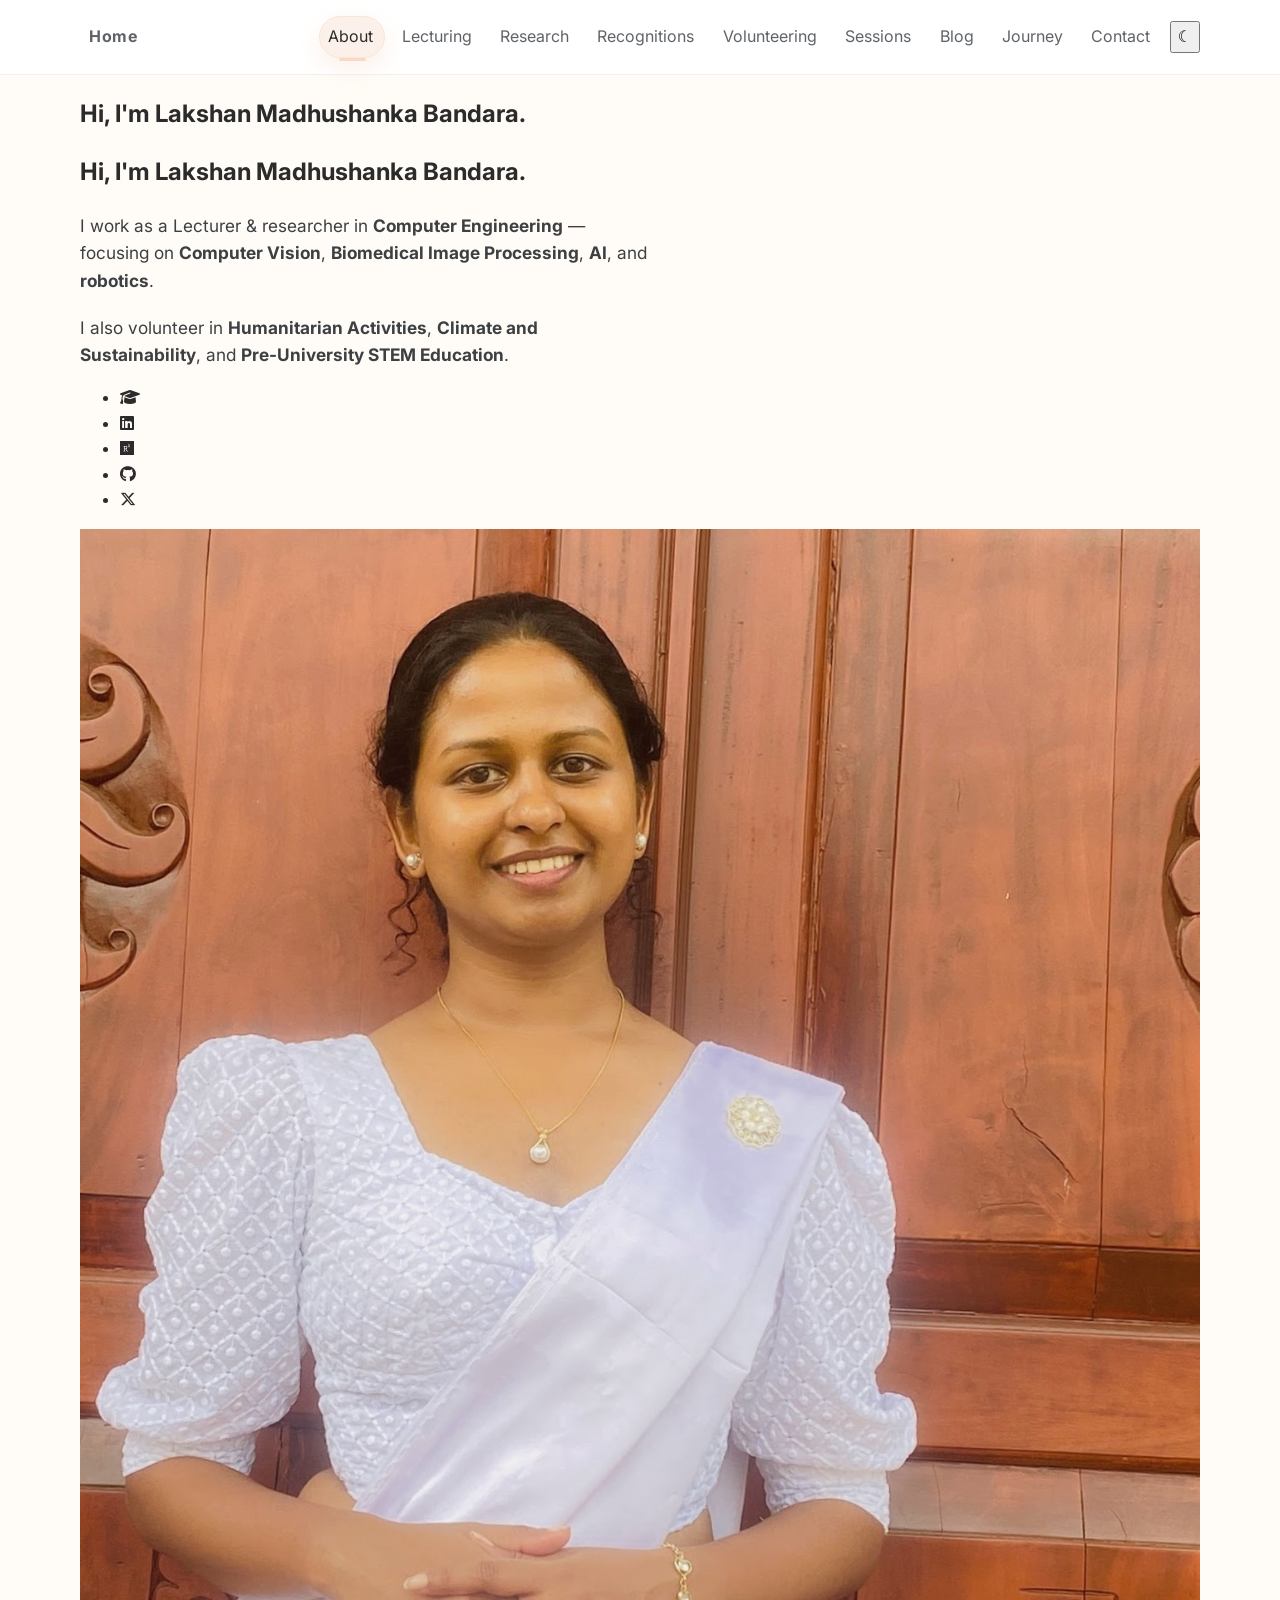
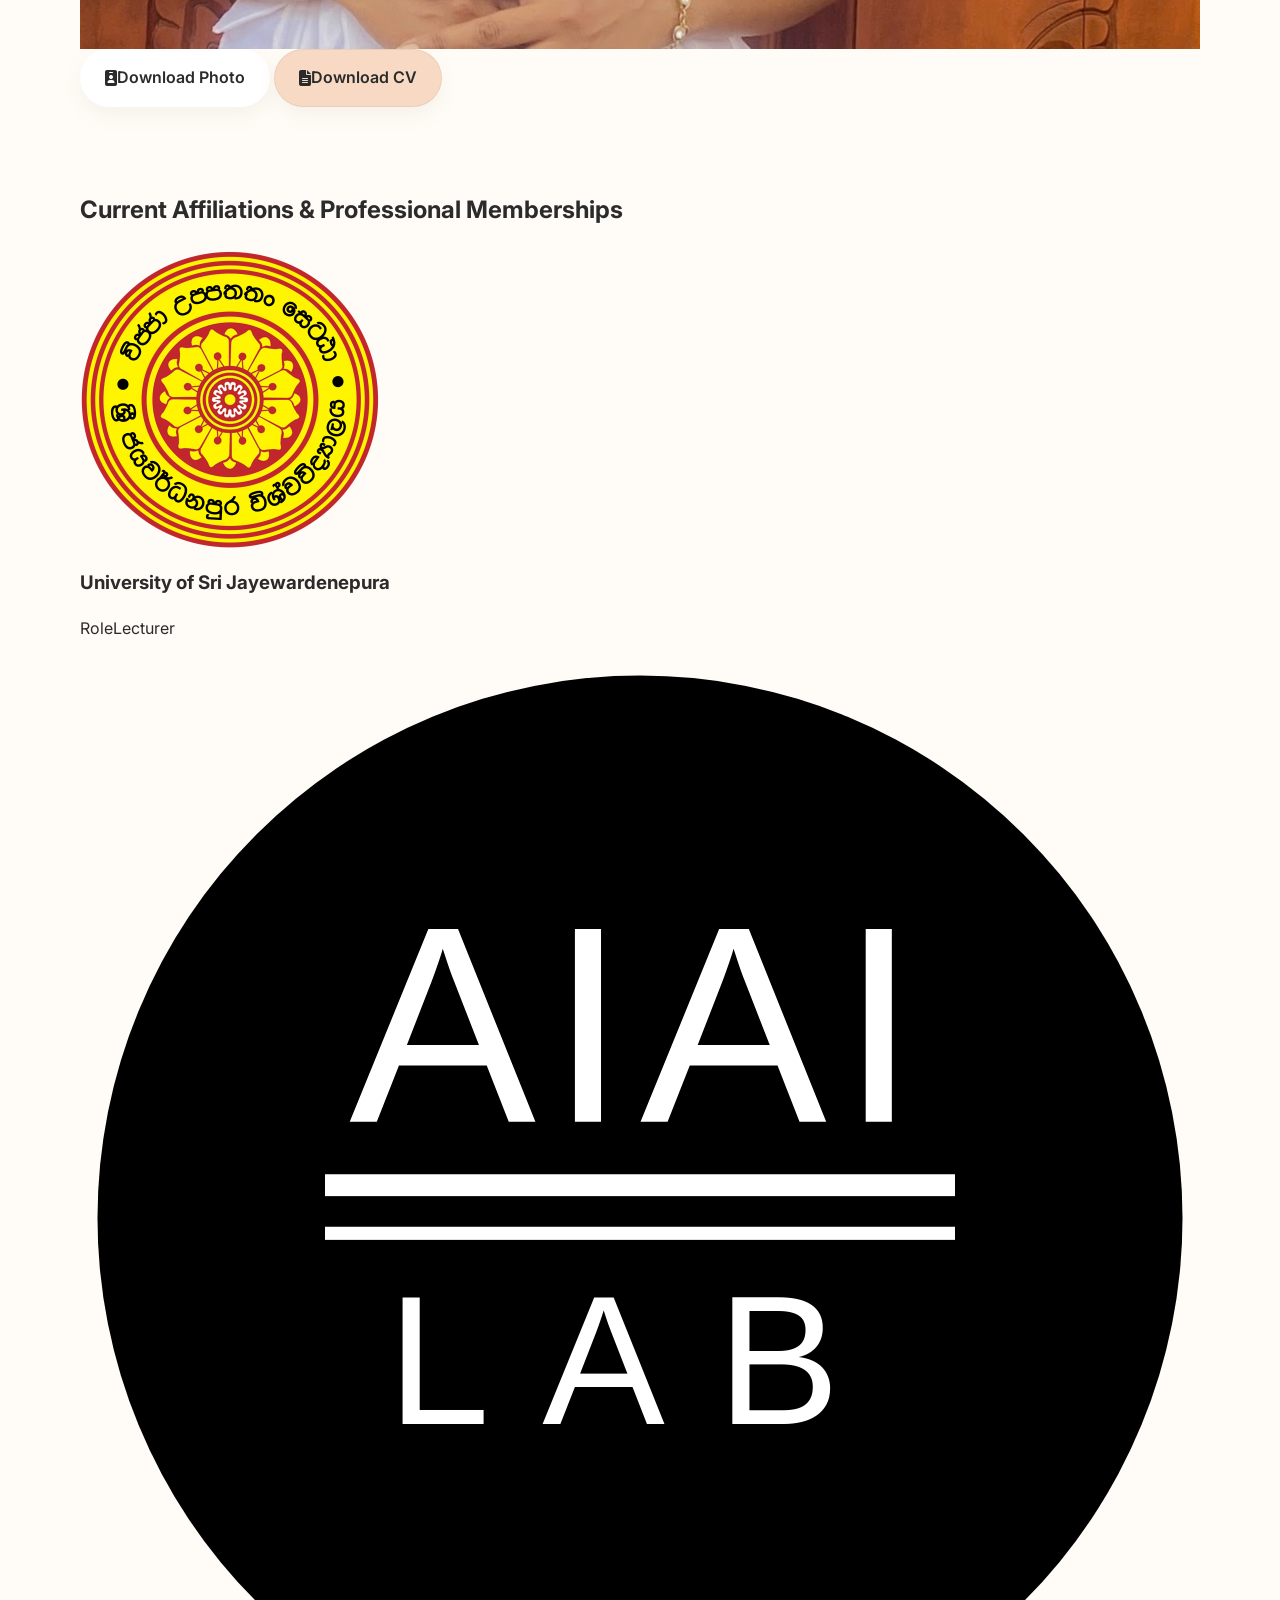
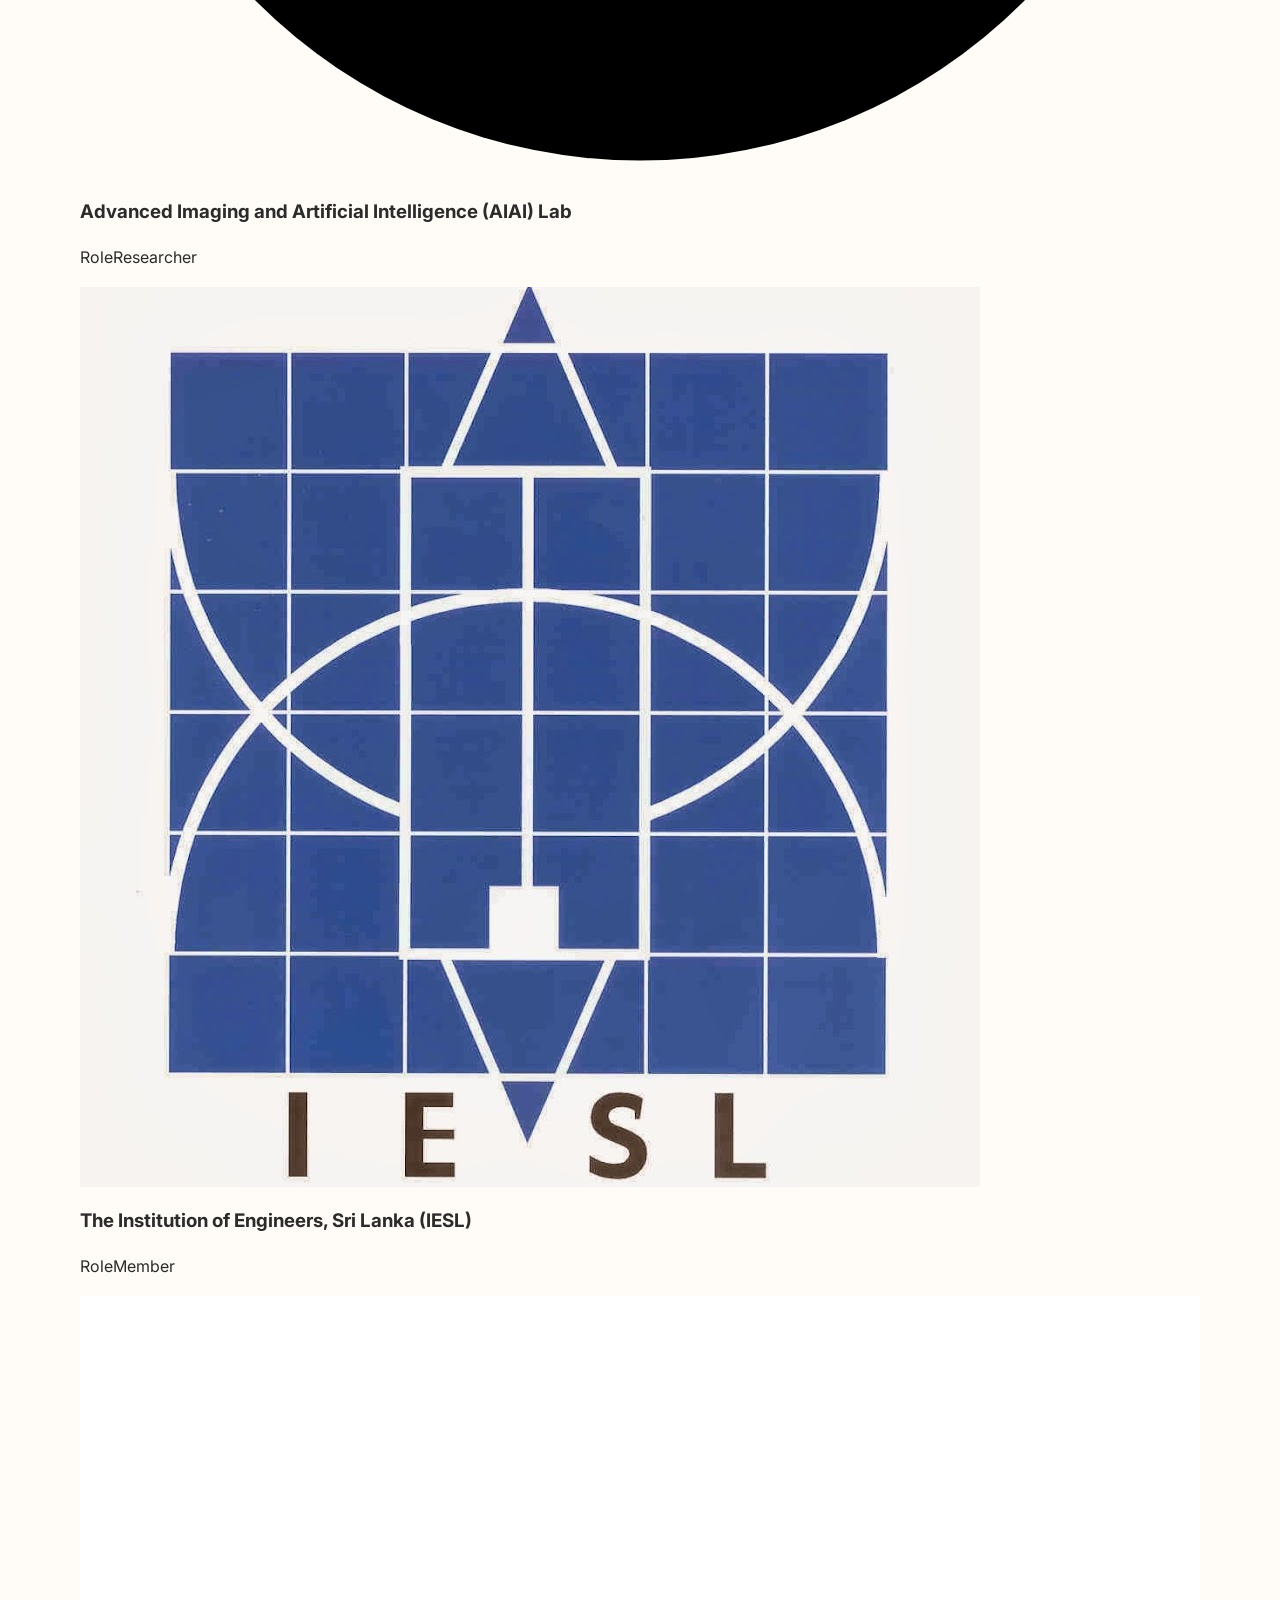
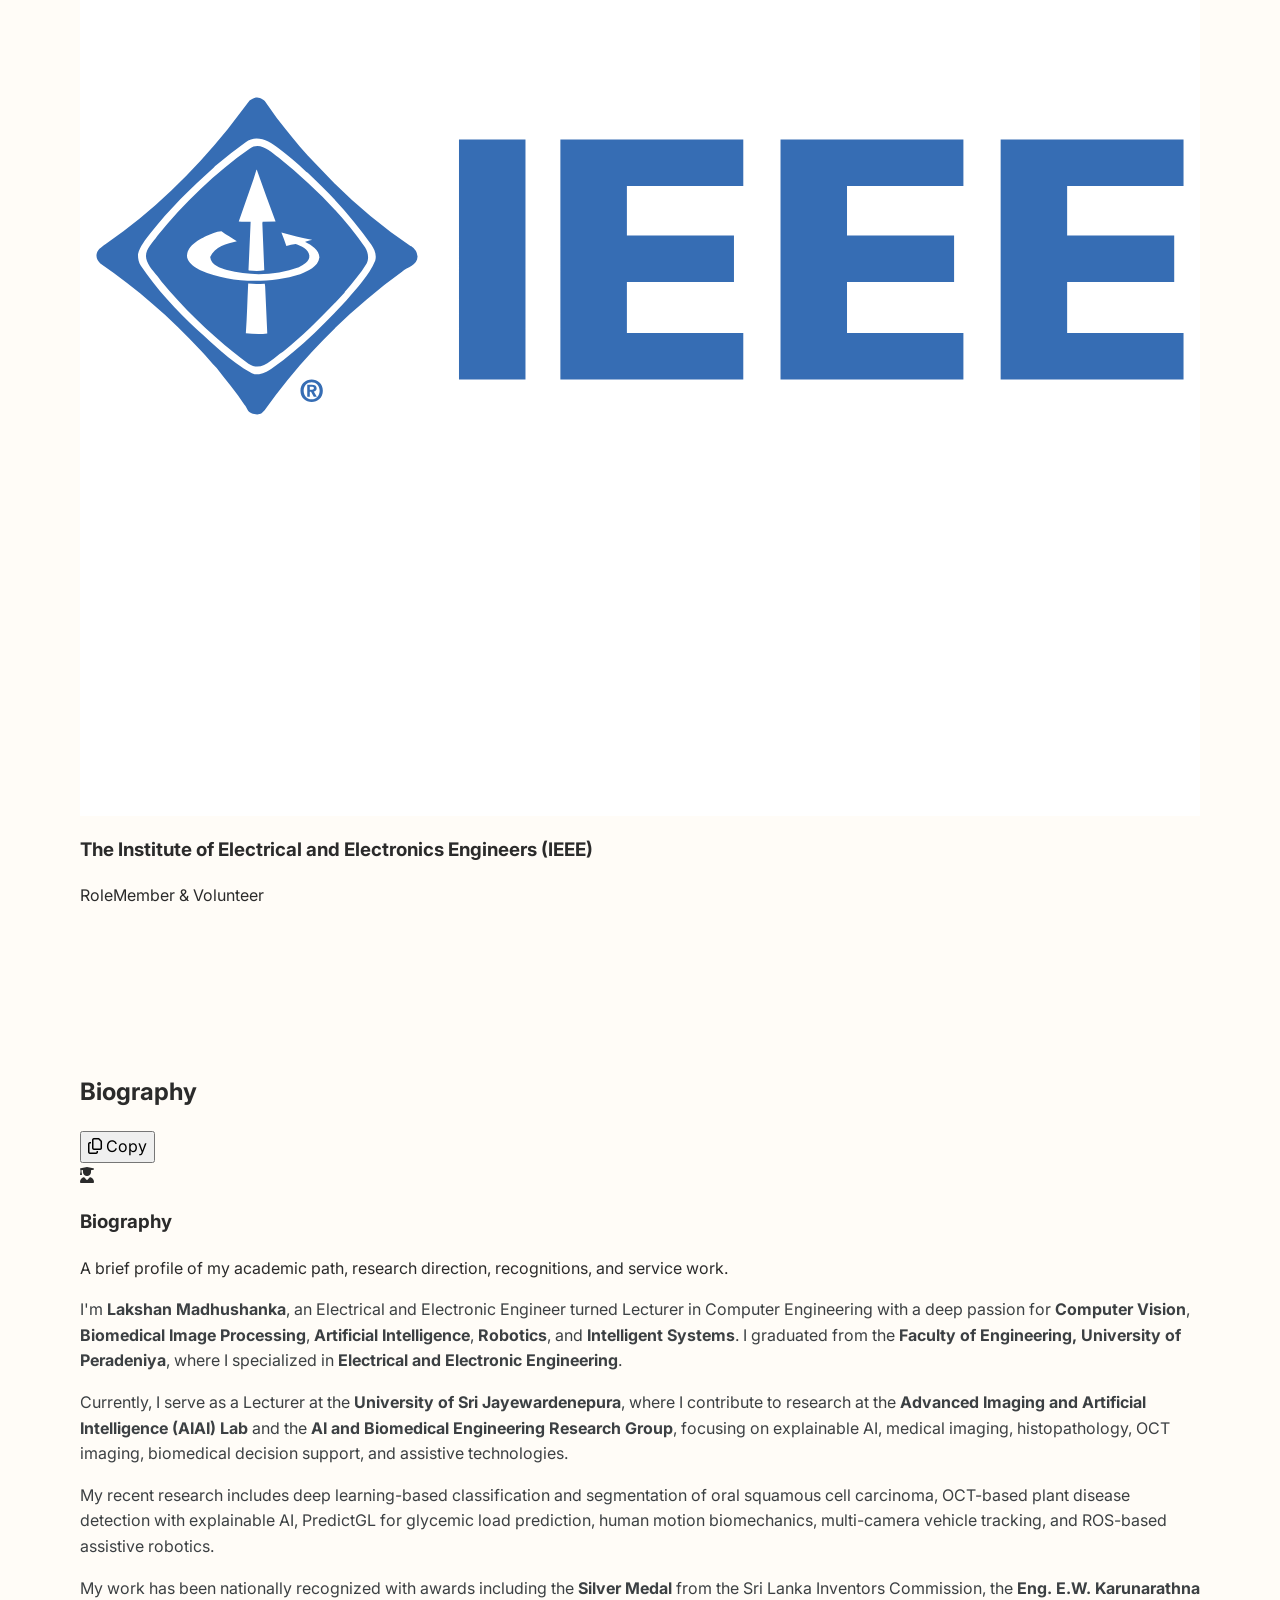
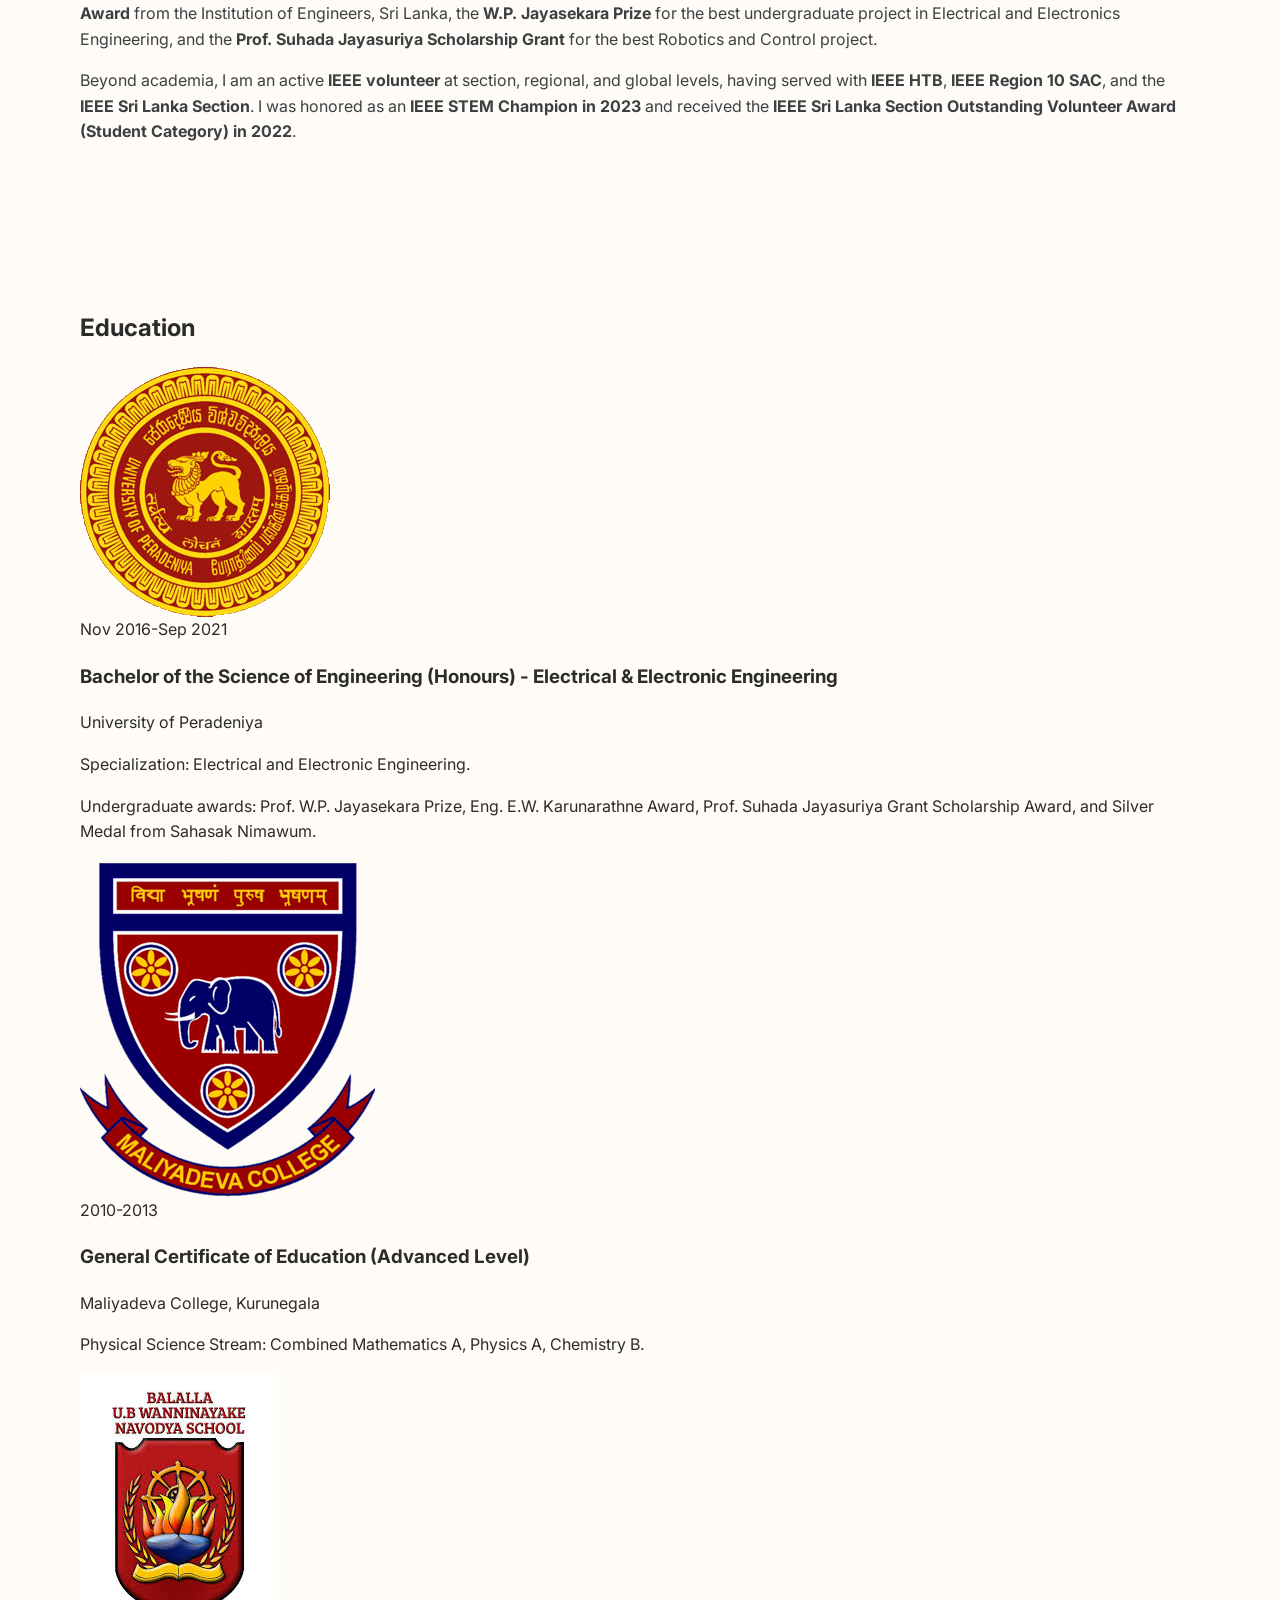
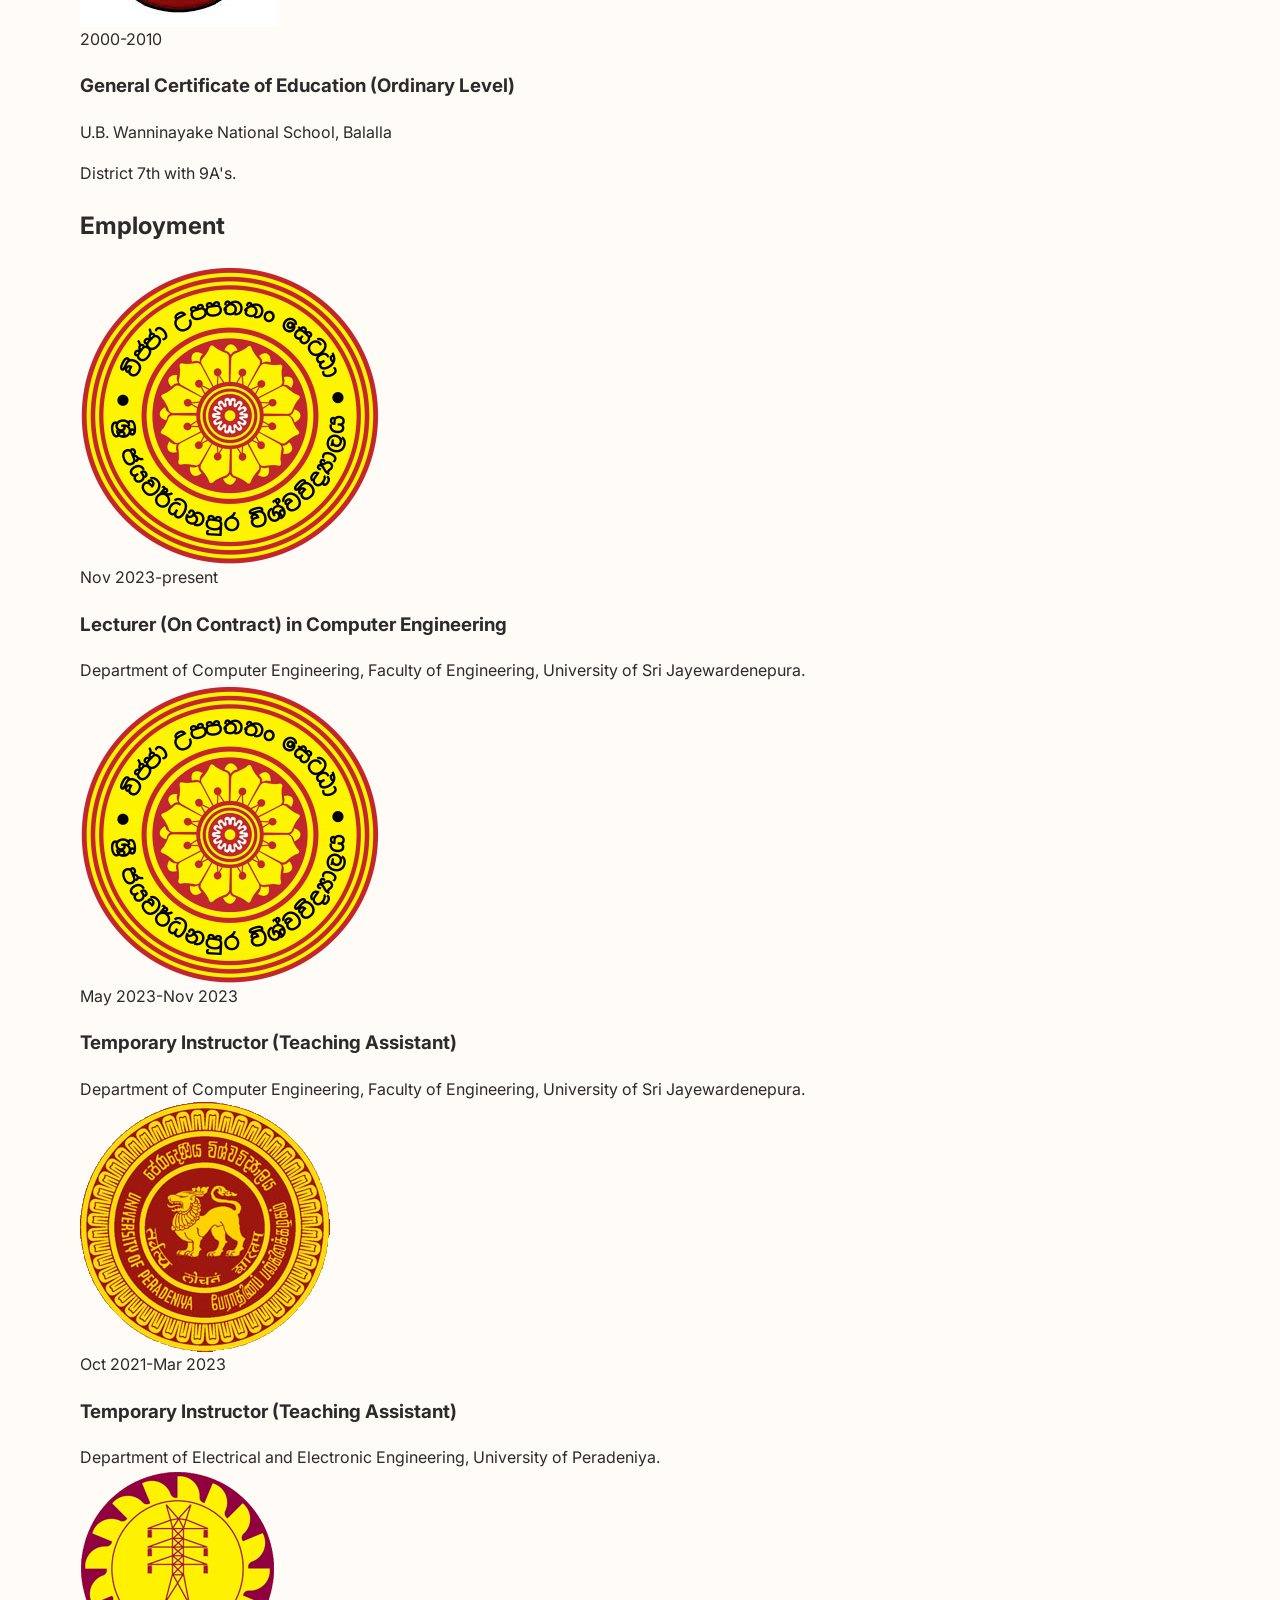
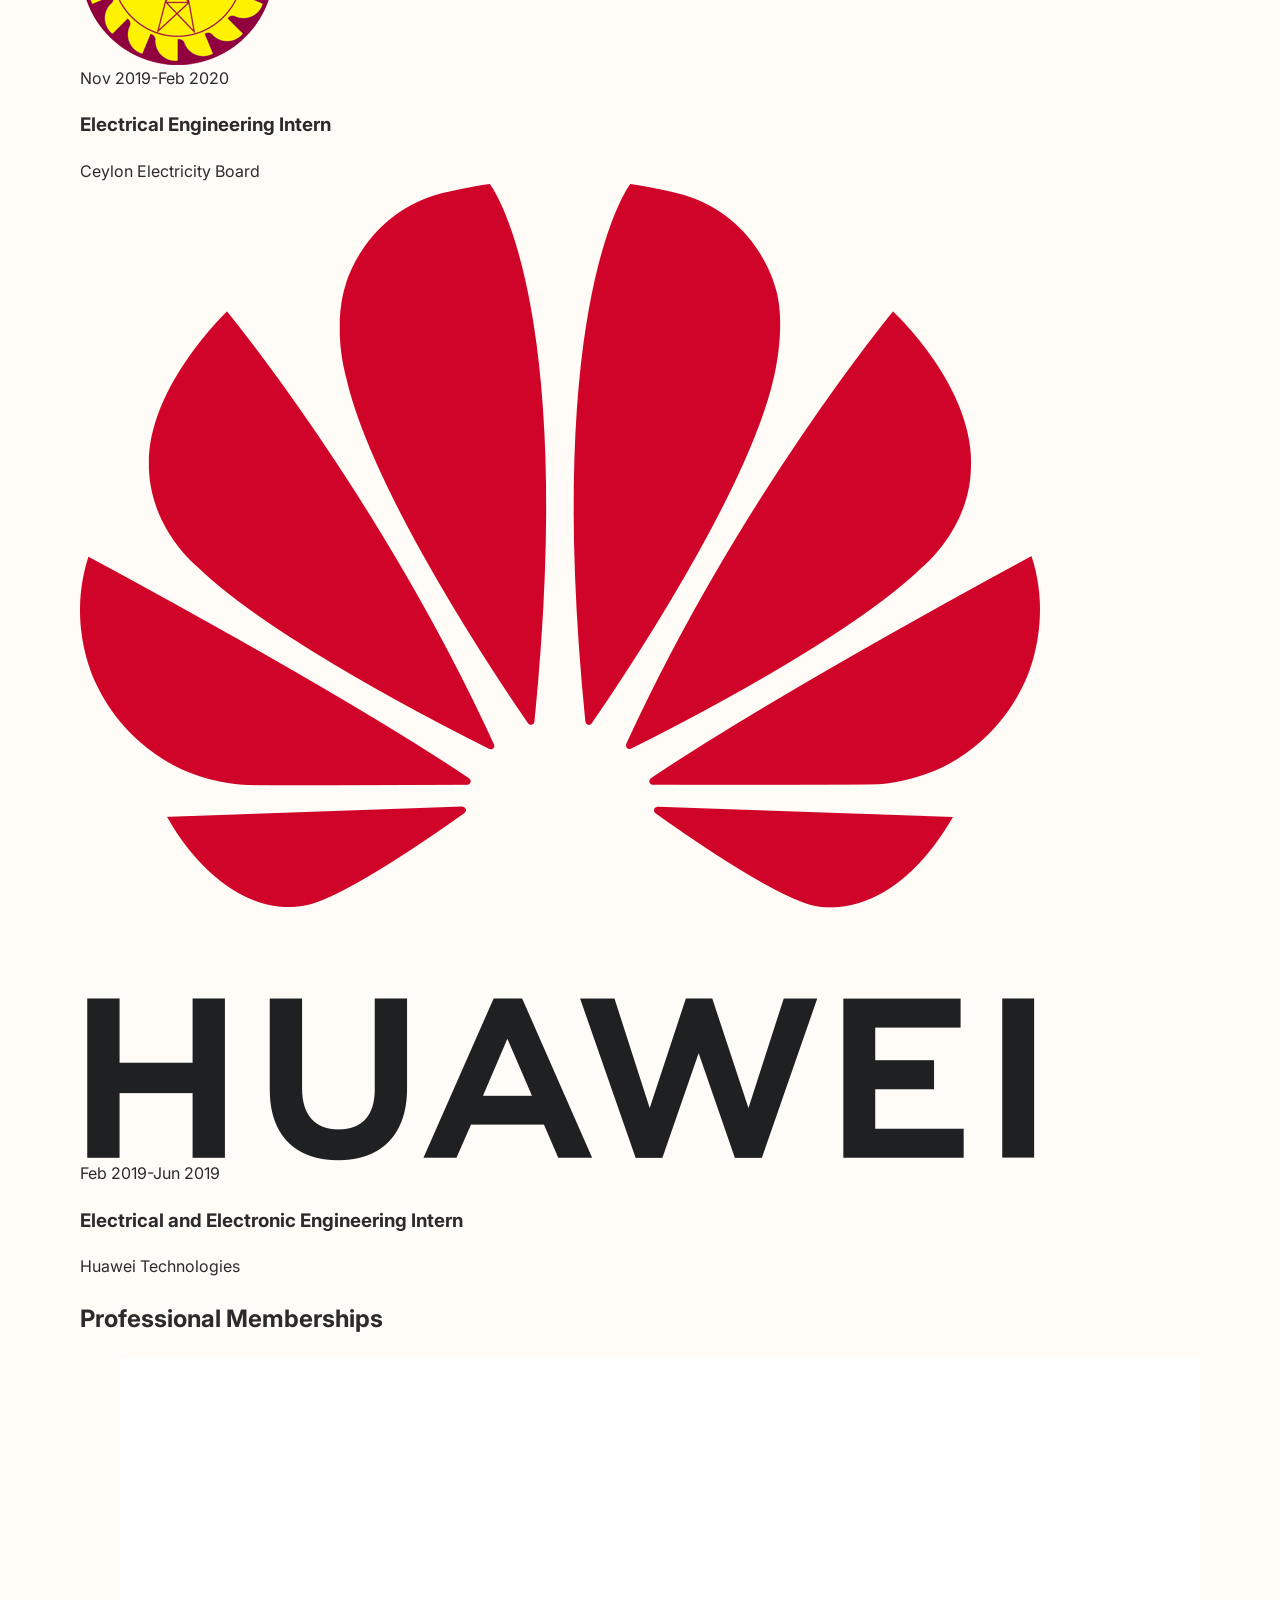
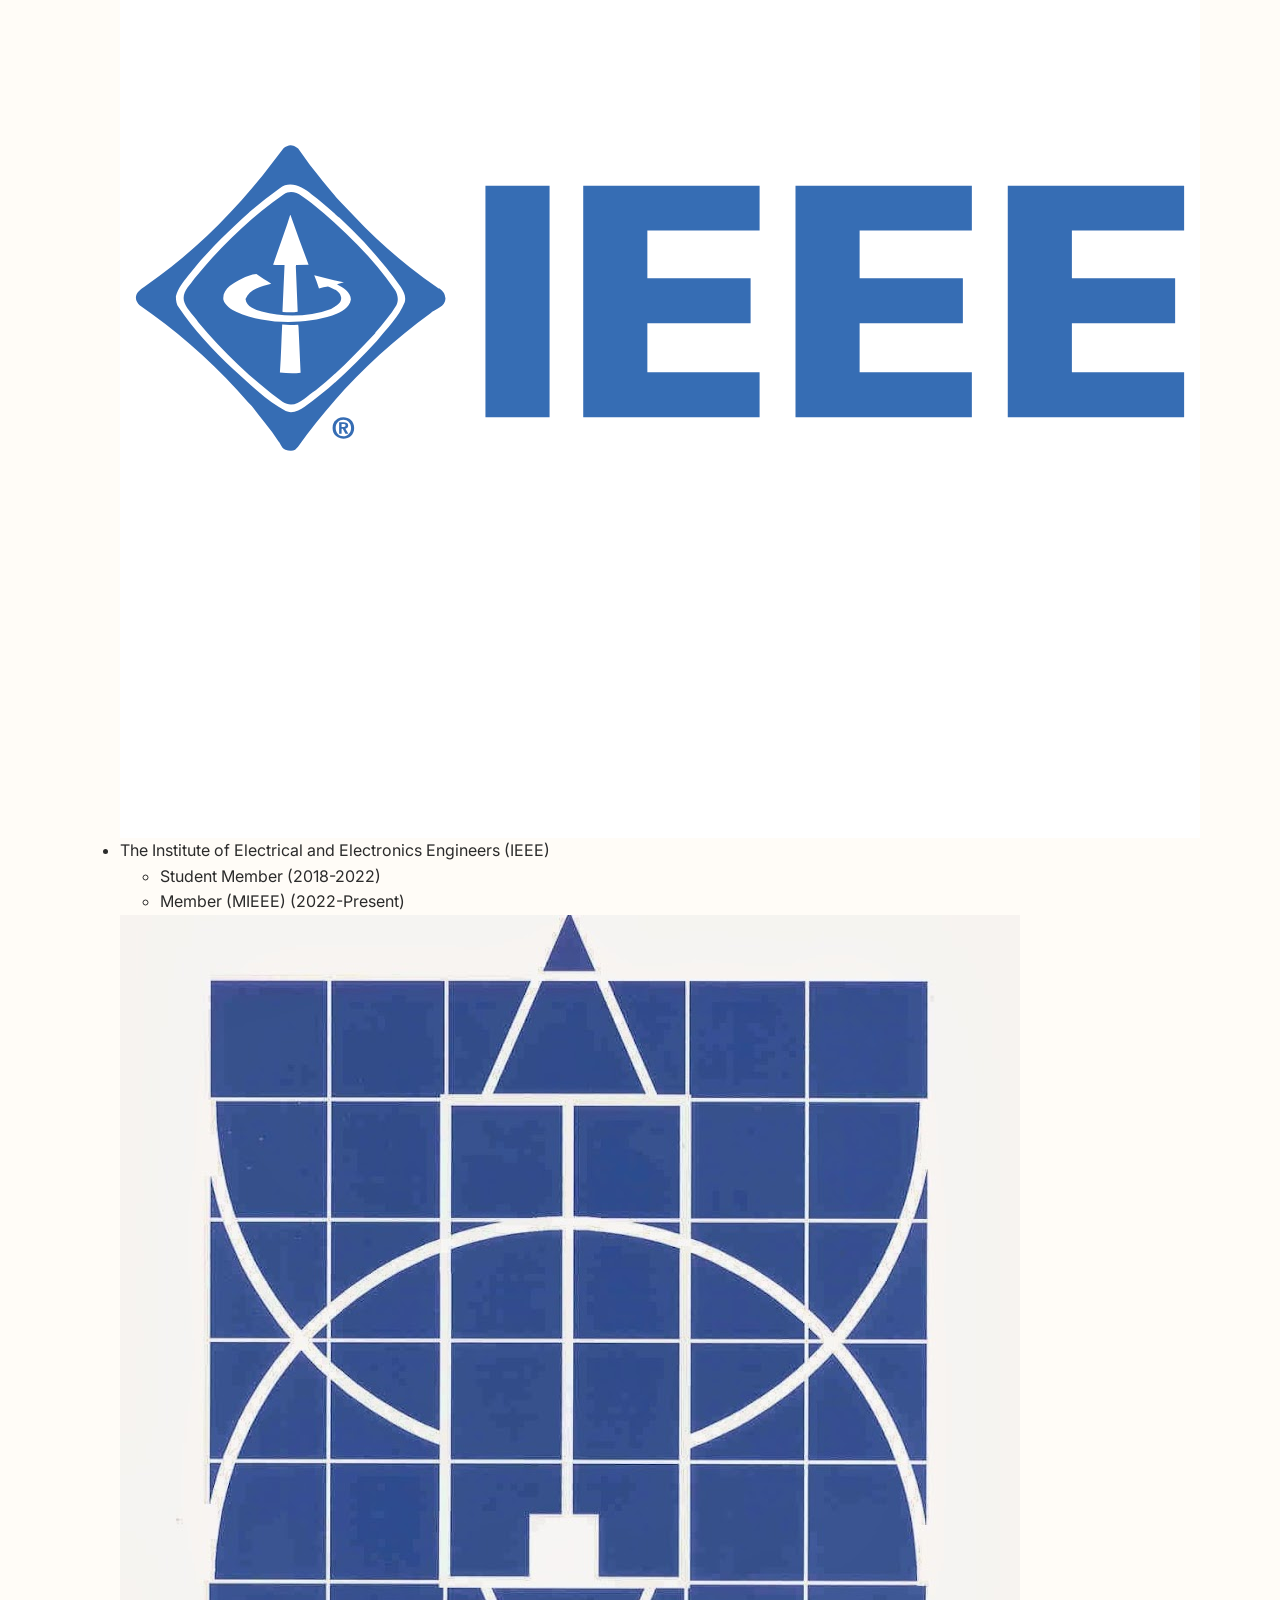
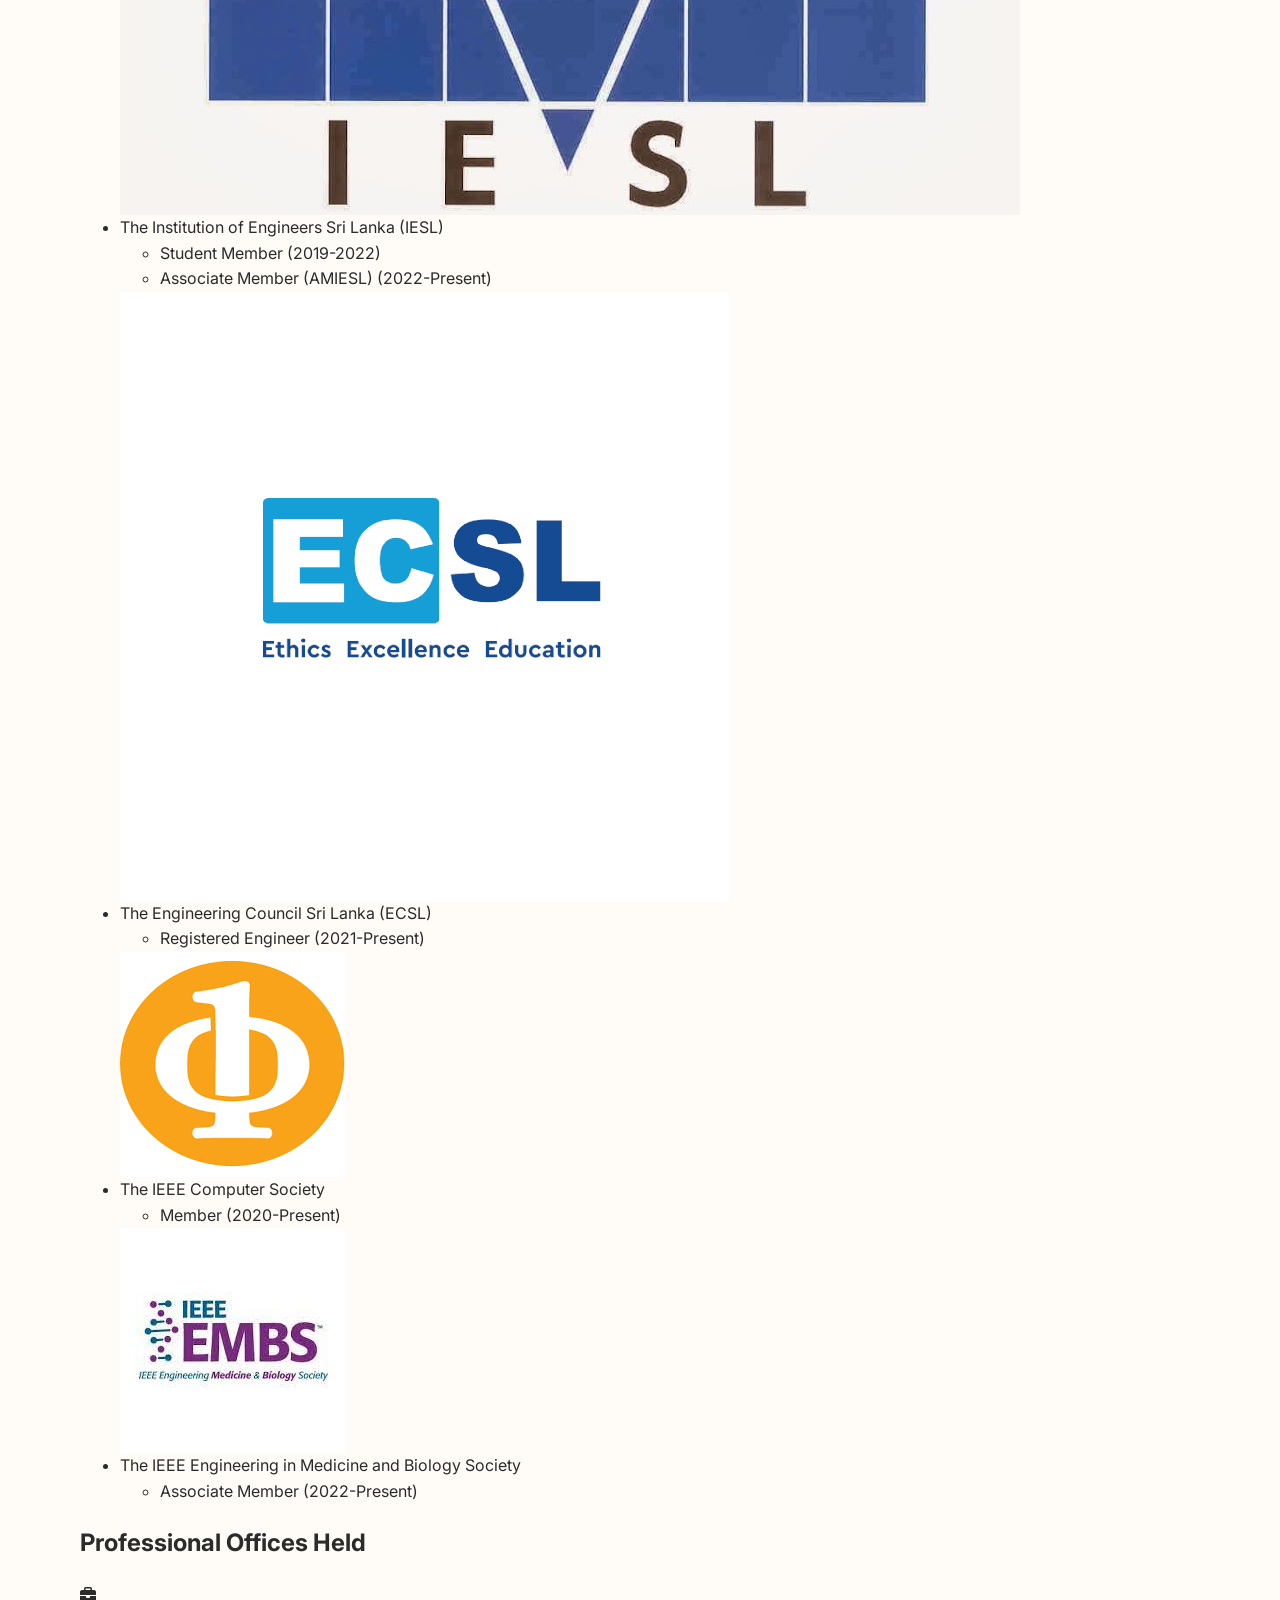
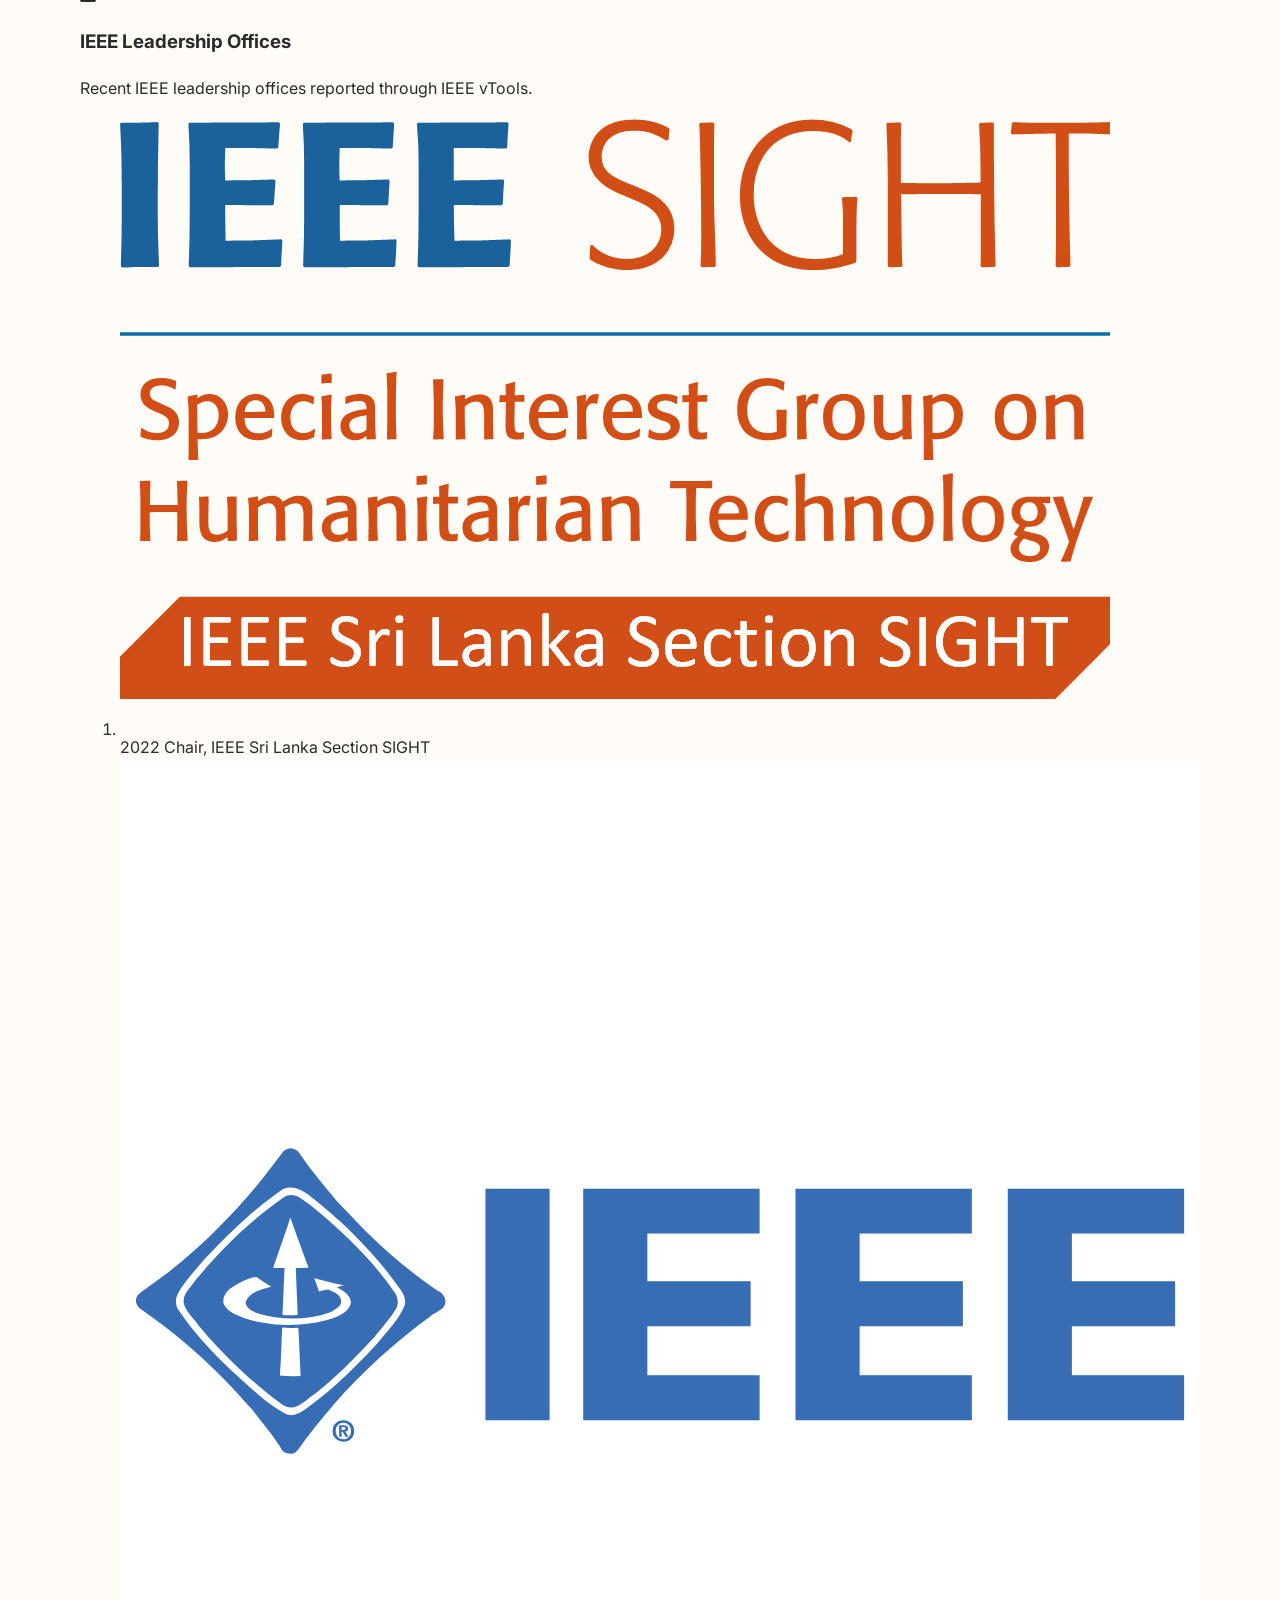
==== commit 49fe9554: "asked to update data using cv" ====
--- a/about.html
+++ b/about.html
@@ -73,14 +73,14 @@
 
         <aside class="about-profile-panel will-animate-stagger" aria-label="Profile downloads">
           <div class="about-photo-frame">
-            <img src="assets/Lakshan.jpg" alt="Portrait of Lakshan Madhushanka Bandara" />
+            <img src="assets/Bhagya.JPG" alt="Portrait of Bhagya" />
           </div>
           <div class="about-actions">
-            <a class="btn" href="assets/Lakshan.jpg" download>
+            <a class="btn" href="assets/Bhagya.JPG" download>
               <i class="fa-solid fa-id-badge" aria-hidden="true"></i>
               Download Photo
             </a>
-            <a class="btn primary" href="assets/Lakshan_Madhushanka_Bandara_CV.pdf" download>
+            <a class="btn primary" href="assets/Sujani_Bhagya_CV.pdf" download>
               <i class="fa-solid fa-file-lines" aria-hidden="true"></i>
               Download CV
             </a>
--- a/styles.css
+++ b/styles.css
@@ -1,15 +1,31 @@
-﻿:root {
-  --bg: #fff8f3;
-  --surface: #fffdf9;
-  --surface-soft: #fff6ef;
-  --text: #2d2320;
-  --muted: #7f6d68;
-  --muted-strong: #a0817a;
-  --accent: #c68b85;
-  --accent-soft: #f5d0c8;
-  --accent-deep: #8f5c5b;
-  --shadow: rgba(137, 92, 84, 0.12);
-  --border: rgba(142, 102, 94, 0.15);
+:root {
+  /* Pastel Rainbow Palette */
+  --pastel-cream: #FAEDCB;
+  --pastel-mint: #C9E4DE;
+  --pastel-blue: #C6DEF1;
+  --pastel-lavender: #DBCDF0;
+  --pastel-pink: #F2C6DE;
+  --pastel-peach: #F7D9C4;
+  --pastel-lemon: #FFF9E5;
+
+  --about-accent: var(--pastel-pink);
+  --research-accent: var(--pastel-lavender);
+  --recognitions-accent: var(--pastel-blue);
+  --volunteering-accent: var(--pastel-mint);
+  --blog-accent: var(--pastel-cream);
+  --general-accent: var(--pastel-peach);
+
+  --text: #2B2B2B;
+  --ink: #1F1F1F;
+  --muted: #5F6368;
+  --muted-strong: #3C4043;
+  --bg: #FFFCF7;
+  --surface: #FFFFFF;
+  --shadow: rgba(142, 110, 80, 0.08);
+  --border: rgba(0, 0, 0, 0.06);
+  --accent-deep: #9B5B66;
+  --accent-strong: rgba(155, 91, 102, 0.3);
+  --accent-soft: rgba(247, 217, 196, 0.56);
   --radius: 24px;
   --radius-sm: 16px;
   --font: Inter, system-ui, -apple-system, BlinkMacSystemFont, "Segoe UI", sans-serif;
@@ -30,7 +46,7 @@
 
 body {
   font-family: var(--font);
-  background: radial-gradient(circle at top left, rgba(255, 240, 233, 0.9), transparent 25%), linear-gradient(180deg, #fffdf9 0%, #f8ede4 100%);
+  background-color: var(--bg);
   color: var(--text);
   line-height: 1.6;
 }
@@ -58,7 +74,7 @@
   position: sticky;
   top: 0;
   z-index: 50;
-  background: rgba(255, 253, 249, 0.92);
+  background: rgba(255, 255, 255, 0.95);
   border-bottom: 1px solid var(--border);
   backdrop-filter: blur(14px);
 }
@@ -80,21 +96,133 @@
 .nav {
   display: flex;
   align-items: center;
-  gap: 0.8rem;
+  gap: 0.45rem;
   flex-wrap: wrap;
 }
 
 .nav-link {
+  --nav-accent: var(--general-accent);
+  --nav-ink: var(--accent-deep);
+  position: relative;
+  display: inline-flex;
+  align-items: center;
+  gap: 0.45rem;
   color: var(--muted);
-  padding: 0.6rem 0.8rem;
+  padding: 0.45rem 0.7rem 0.45rem 0.5rem;
   border-radius: 999px;
-  transition: background 0.2s ease, color 0.2s ease;
+  border: 1px solid transparent;
+  transition: background 0.2s ease, border-color 0.2s ease, box-shadow 0.2s ease, color 0.2s ease, transform 0.2s ease;
+}
+
+.nav-about,
+.section-about {
+  --nav-accent: var(--about-accent);
+  --nav-ink: #B9577A;
+  --section-accent: var(--about-accent);
+  --section-ink: #B9577A;
+  --section-icon: "A";
+}
+
+.nav-research,
+.section-research {
+  --nav-accent: var(--research-accent);
+  --nav-ink: #7D5B9D;
+  --section-accent: var(--research-accent);
+  --section-ink: #7D5B9D;
+  --section-icon: "R";
+}
+
+.nav-recognitions,
+.section-recognitions {
+  --nav-accent: var(--recognitions-accent);
+  --nav-ink: #2C7FAB;
+  --section-accent: var(--recognitions-accent);
+  --section-ink: #2C7FAB;
+  --section-icon: "*";
+}
+
+.nav-volunteering,
+.section-volunteering {
+  --nav-accent: var(--volunteering-accent);
+  --nav-ink: #2A8C75;
+  --section-accent: var(--volunteering-accent);
+  --section-ink: #2A8C75;
+  --section-icon: "V";
+}
+
+.nav-blog,
+.section-blog {
+  --nav-accent: var(--blog-accent);
+  --nav-ink: #A97708;
+  --section-accent: var(--blog-accent);
+  --section-ink: #A97708;
+  --section-icon: "B";
+}
+
+.nav-icon-badge {
+  width: 2.25rem;
+  height: 2.25rem;
+  display: inline-grid;
+  place-items: center;
+  flex: 0 0 auto;
+  border-radius: 50%;
+  background: color-mix(in srgb, var(--nav-accent) 74%, white);
+  color: var(--nav-ink);
+  box-shadow: inset 0 0 0 1px rgba(255, 255, 255, 0.58), 0 8px 18px color-mix(in srgb, var(--nav-accent) 42%, transparent);
+}
+
+.nav-icon-badge svg,
+.card-badge svg {
+  width: 1.18rem;
+  height: 1.18rem;
+  fill: none;
+  stroke: currentColor;
+  stroke-width: 1.75;
+  stroke-linecap: round;
+  stroke-linejoin: round;
+}
+
+/* Award / category icons use the same accent system as nav and explore cards */
+.award-card-icon,
+.award-category-icon {
+  width: 56px;
+  height: 56px;
+  display: grid;
+  place-items: center;
+  border-radius: 50%;
+  color: var(--section-ink, var(--accent-deep));
+  background: color-mix(in srgb, var(--section-accent, var(--general-accent)) 74%, white);
+  box-shadow: inset 0 0 0 1px rgba(255,255,255,0.58), 0 8px 18px color-mix(in srgb, var(--section-accent, var(--general-accent)) 42%, transparent);
+}
+
+.award-card-icon i,
+.award-category-icon i {
+  font-size: 1.15rem;
+  line-height: 1;
+  color: currentColor;
 }
 
 .nav-link:hover,
 .nav-link.active {
-  color: var(--accent-deep);
-  background: rgba(198, 139, 133, 0.15);
+  color: var(--text);
+  background: color-mix(in srgb, var(--nav-accent) 36%, white);
+  border-color: color-mix(in srgb, var(--nav-accent) 68%, white);
+  box-shadow: 0 10px 24px color-mix(in srgb, var(--nav-accent) 40%, transparent);
+}
+
+.nav-link:hover {
+  transform: translateY(-1px);
+}
+
+.nav-link.active::after {
+  content: "";
+  position: absolute;
+  left: 1.15rem;
+  right: 1.15rem;
+  bottom: -0.28rem;
+  height: 3px;
+  border-radius: 999px;
+  background: var(--nav-accent);
 }
 
 .menu-toggle {
@@ -107,12 +235,24 @@
   cursor: pointer;
 }
 
+.section-hero {
+  background-color: var(--pastel-lemon);
+  background-image: radial-gradient(var(--border) 1.5px, transparent 0);
+  background-size: 32px 32px;
+  border-bottom: 1px solid var(--border);
+}
+
+.explore-section {
+  background-color: var(--pastel-peach);
+  border-bottom: 1px solid var(--border);
+}
+
 .hero {
   display: grid;
   grid-template-columns: 1.2fr 0.9fr;
   align-items: center;
   gap: clamp(2rem, 4vw, 3.5rem);
-  padding: clamp(3rem, 6vw, 4.5rem) 0 2rem;
+  padding: clamp(3.5rem, 8vw, 6rem) 0;
 }
 
 .hero-text {
@@ -172,18 +312,48 @@
   background: white;
   color: var(--text);
   font-weight: 600;
-  box-shadow: 0 12px 30px rgba(169, 126, 117, 0.08);
+  box-shadow: 0 8px 20px var(--shadow);
   transition: transform 0.2s ease, box-shadow 0.2s ease, background 0.2s ease;
+}
+
+.hero-actions .btn .nav-icon-badge {
+  width: 2rem;
+  height: 2rem;
+  margin-right: 0.6rem;
+}
+
+/* Hover state for hero buttons: show section colour */
+.hero-actions .btn:hover {
+  color: var(--text);
+  background: color-mix(in srgb, var(--nav-accent) 36%, white);
+  border-color: color-mix(in srgb, var(--nav-accent) 68%, white);
+  box-shadow: 0 10px 24px color-mix(in srgb, var(--nav-accent) 40%, transparent);
+  transform: translateY(-1px);
+}
+
+/* Active / clicked state for hero buttons (persisted via JS) */
+.hero-actions .btn:active,
+.hero-actions .btn.active {
+  color: var(--text);
+  background: color-mix(in srgb, var(--nav-accent) 36%, white);
+  border-color: color-mix(in srgb, var(--nav-accent) 68%, white);
+  box-shadow: 0 10px 24px color-mix(in srgb, var(--nav-accent) 40%, transparent);
+  transform: translateY(-1px);
+}
+
+.hero-actions .btn:focus {
+  outline: 3px solid color-mix(in srgb, var(--nav-accent) 22%, white);
+  outline-offset: 3px;
 }
 
 .btn:hover {
   transform: translateY(-1px);
-  box-shadow: 0 16px 34px rgba(169, 126, 117, 0.12);
+  box-shadow: 0 16px 34px rgba(38, 55, 71, 0.15);
 }
 
 .btn.primary {
-  background: linear-gradient(135deg, #d7b2aa, #f4dbd6);
-  color: var(--accent-deep);
+  background: var(--general-accent);
+  border: 1px solid rgba(0,0,0,0.05);
 }
 
 .pill-list {
@@ -196,8 +366,8 @@
 }
 
 .pill-list li {
-  background: rgba(198, 139, 133, 0.12);
-  color: var(--accent-deep);
+  background: white;
+  border: 1px solid var(--border);
   padding: 0.65rem 1rem;
   border-radius: 999px;
   font-size: 0.95rem;
@@ -214,7 +384,7 @@
   width: min(360px, 100%);
   border-radius: 32px;
   overflow: hidden;
-  box-shadow: 0 24px 70px rgba(157, 118, 110, 0.13);
+  box-shadow: 0 30px 60px var(--shadow);
   border: 1px solid rgba(142, 102, 94, 0.12);
 }
 
@@ -236,7 +406,7 @@
   height: 220px;
   right: -4%;
   top: 18%;
-  background: radial-gradient(circle, rgba(198, 139, 133, 0.22), transparent 58%);
+  background: radial-gradient(circle, rgba(198, 222, 241, 0.4), transparent 58%);
 }
 
 .accent-blob {
@@ -244,7 +414,7 @@
   height: 310px;
   bottom: -12%;
   left: 8%;
-  background: linear-gradient(140deg, rgba(245, 208, 200, 0.9), rgba(255, 245, 239, 0.1));
+  background: linear-gradient(140deg, rgba(242, 198, 222, 0.6), rgba(255, 255, 255, 0.1));
 }
 
 .section {
@@ -252,14 +422,116 @@
 }
 
 .section-header {
+  --section-accent: var(--general-accent);
+  --section-ink: var(--accent-deep);
+  --section-icon: "•";
+  position: relative;
   max-width: 680px;
   margin-bottom: 2rem;
 }
+
+.section-about .section-header,
+.section-research .section-header,
+.section-recognitions .section-header,
+.section-volunteering .section-header,
+.section-blog .section-header {
+  display: grid;
+  grid-template-columns: auto minmax(0, 1fr);
+  column-gap: 0.9rem;
+  align-items: start;
+}
+
+.section-about .section-header::before,
+.section-research .section-header::before,
+.section-recognitions .section-header::before,
+.section-volunteering .section-header::before,
+.section-blog .section-header::before {
+  content: var(--section-icon);
+  grid-row: 1 / span 3;
+  width: 2.75rem;
+  height: 2.75rem;
+  display: grid;
+  place-items: center;
+  border-radius: 50%;
+  background: color-mix(in srgb, var(--section-accent) 76%, white);
+  color: var(--section-ink);
+  font-weight: 800;
+  box-shadow: inset 0 0 0 1px rgba(255, 255, 255, 0.65), 0 14px 26px color-mix(in srgb, var(--section-accent) 38%, transparent);
+}
+
+.explore-grid {
+  display: grid;
+  grid-template-columns: repeat(5, 1fr);
+  gap: 1.5rem;
+  margin-top: 2rem;
+}
+
+.explore-card {
+  background: white;
+  padding: 0;
+  border-radius: var(--radius);
+  text-align: center;
+  border: 1px solid var(--border);
+  transition: all 0.3s ease;
+  display: flex;
+  flex-direction: column;
+  align-items: center;
+  overflow: hidden;
+}
+
+.explore-card:hover { 
+  transform: translateY(-8px); 
+  box-shadow: 0 15px 30px var(--shadow);
+  background: color-mix(in srgb, var(--section-accent) 36%, white);
+  border-color: color-mix(in srgb, var(--section-accent) 68%, white);
+}
+
+.explore-card-img {
+  width: 100%;
+  border-radius: 0;
+  margin-bottom: 0.75rem;
+  border: none;
+}
+
+.explore-card h3 {
+  padding: 0 1rem;
+  margin-bottom: 0.25rem;
+}
+
+.explore-card p {
+  padding: 0 1.25rem 1.25rem;
+  margin: 0;
+}
+
+.card-badge {
+  width: 50px;
+  height: 50px;
+  margin-bottom: 1rem;
+  border-radius: 50%;
+  display: flex;
+  align-items: center;
+  justify-content: center;
+  color: var(--section-ink, var(--accent-deep));
+  background: color-mix(in srgb, var(--section-accent) 74%, white);
+  box-shadow: inset 0 0 0 1px rgba(255,255,255,0.58), 0 8px 18px color-mix(in srgb, var(--section-accent) 42%, transparent);
+}
+
+.accent-about { --section-accent: var(--about-accent); --section-ink: #B9577A; }
+.accent-research { --section-accent: var(--research-accent); --section-ink: #7D5B9D; }
+.accent-recognitions { --section-accent: var(--recognitions-accent); --section-ink: #2C7FAB; }
+.accent-volunteering { --section-accent: var(--volunteering-accent); --section-ink: #2A8C75; }
+.accent-blog { --section-accent: var(--blog-accent); --section-ink: #A97708; }
+
+/* Awards page category accents */
+.award-category-card.accent-gold { --section-accent: var(--pastel-cream); --section-ink: #A97708; }
+.award-category-card.accent-purple { --section-accent: var(--pastel-lavender); --section-ink: #7D5B9D; }
+.award-category-card.accent-green { --section-accent: var(--pastel-mint); --section-ink: #2A8C75; }
+.award-category-card.accent-blue { --section-accent: var(--pastel-blue); --section-ink: #2C7FAB; }
 
 .section-label {
   display: inline-flex;
   margin-bottom: 0.85rem;
-  color: var(--accent-deep);
+  color: var(--muted-strong);
   font-weight: 700;
   letter-spacing: 0.08em;
   text-transform: uppercase;
@@ -278,10 +550,31 @@
 }
 
 .about-section {
-  background: linear-gradient(180deg, rgba(255, 250, 246, 1), rgba(255, 245, 240, 0.9));
+  background: linear-gradient(180deg, var(--surface), #fffcf7);
   border-radius: 32px;
   border: 1px solid rgba(142, 102, 94, 0.12);
   padding: 3rem 2rem;
+}
+
+/* Section backgrounds with their respective accent colors */
+.section-about {
+  background: color-mix(in srgb, var(--section-accent) 60%, white);
+}
+
+.section-research {
+  background: color-mix(in srgb, var(--section-accent) 60%, white);
+}
+
+.section-recognitions {
+  background: color-mix(in srgb, var(--section-accent) 60%, white);
+}
+
+.section-volunteering {
+  background: color-mix(in srgb, var(--section-accent) 60%, white);
+}
+
+.section-blog {
+  background: color-mix(in srgb, var(--section-accent) 60%, white);
 }
 
 .about-grid {
@@ -306,7 +599,30 @@
   border: 1px solid var(--border);
   border-radius: var(--radius-sm);
   padding: 1.4rem;
-  box-shadow: 0 16px 35px rgba(137, 92, 84, 0.08);
+  box-shadow: 0 8px 25px var(--shadow);
+}
+
+.section-header h2 {
+  font-weight: 800;
+}
+
+.section-about h2,
+.section-research h2,
+.section-recognitions h2,
+.section-volunteering h2,
+.section-blog h2 {
+  width: fit-content;
+  color: var(--ink);
+  background: linear-gradient(transparent 68%, color-mix(in srgb, var(--section-accent) 82%, white) 68%);
+}
+
+.section-about .section-description,
+.section-research .section-description,
+.section-recognitions .section-description,
+.section-volunteering .section-description,
+.section-blog .section-description {
+  border-left: 3px solid var(--section-accent);
+  padding-left: 0.9rem;
 }
 
 .card h3 {
@@ -352,15 +668,15 @@
   align-items: center;
   padding: 0.45rem 0.85rem;
   border-radius: 999px;
-  background: rgba(198, 139, 133, 0.12);
-  color: var(--accent-deep);
+  background: var(--accent-deep);
+  color: var(--text);
   font-size: 0.85rem;
 }
 
 .btn.more {
   align-self: flex-start;
-  border-color: var(--accent);
-  color: var(--accent-deep);
+  border-color: var(--accent-strong);
+  color: var(--text);
 }
 
 .alt-timeline {
@@ -380,8 +696,8 @@
   display: grid;
   place-items: center;
   border-radius: 50%;
-  background: #f7e4dc;
-  color: var(--accent-deep);
+  background: var(--accent-deep);
+  color: var(--text);
   font-weight: 700;
   font-size: 1rem;
 }
@@ -432,18 +748,18 @@
   height: 70px;
   border-radius: 50%;
   background: var(--surface);
-  border: 2px solid rgba(198, 139, 133, 0.2);
+  border: 2px solid var(--accent-soft);
   display: grid;
   place-items: center;
-  box-shadow: 0 18px 35px rgba(137, 92, 84, 0.08);
+  box-shadow: 0 18px 35px var(--shadow);
   font-size: 1.2rem;
-  color: var(--accent-deep);
+  color: var(--text);
 }
 
 .alt-card {
   background: var(--surface);
   border: 1px solid var(--border);
-  box-shadow: 0 24px 50px rgba(137, 92, 84, 0.08);
+  box-shadow: 0 24px 50px var(--shadow);
 }
 
 .alt-title {
@@ -453,7 +769,7 @@
 
 .alt-org {
   margin: 0;
-  color: var(--accent-deep);
+  color: var(--text);
   font-size: 0.95rem;
 }
 
@@ -473,7 +789,7 @@
 }
 
 .blog-grid .tag {
-  background: rgba(255, 224, 218, 0.75);
+  background: var(--accent-soft);
 }
 
 .section-foot {
@@ -555,7 +871,8 @@
   }
   .about-grid,
   .research-grid,
-  .blog-grid {
+  .blog-grid,
+  .explore-grid {
     grid-template-columns: 1fr;
   }
   .section {
@@ -579,12 +896,38 @@
   .site-header .nav.open {
     display: flex;
     flex-direction: column;
+    align-items: stretch;
     gap: 0.5rem;
     padding: 1rem 0;
     background: rgba(255, 255, 255, 0.98);
   }
   .site-header .nav-link {
     width: 100%;
+    justify-content: flex-start;
+  }
+  .site-header .nav-link.active::after {
+    left: auto;
+    right: 0.75rem;
+    top: 50%;
+    bottom: auto;
+    width: 4px;
+    height: 50%;
+    transform: translateY(-50%);
+  }
+  .section-about .section-header,
+  .section-research .section-header,
+  .section-recognitions .section-header,
+  .section-volunteering .section-header,
+  .section-blog .section-header {
+    grid-template-columns: 1fr;
+  }
+  .section-about .section-header::before,
+  .section-research .section-header::before,
+  .section-recognitions .section-header::before,
+  .section-volunteering .section-header::before,
+  .section-blog .section-header::before {
+    grid-row: auto;
+    margin-bottom: 0.25rem;
   }
   .hero-art {
     min-height: 320px;
